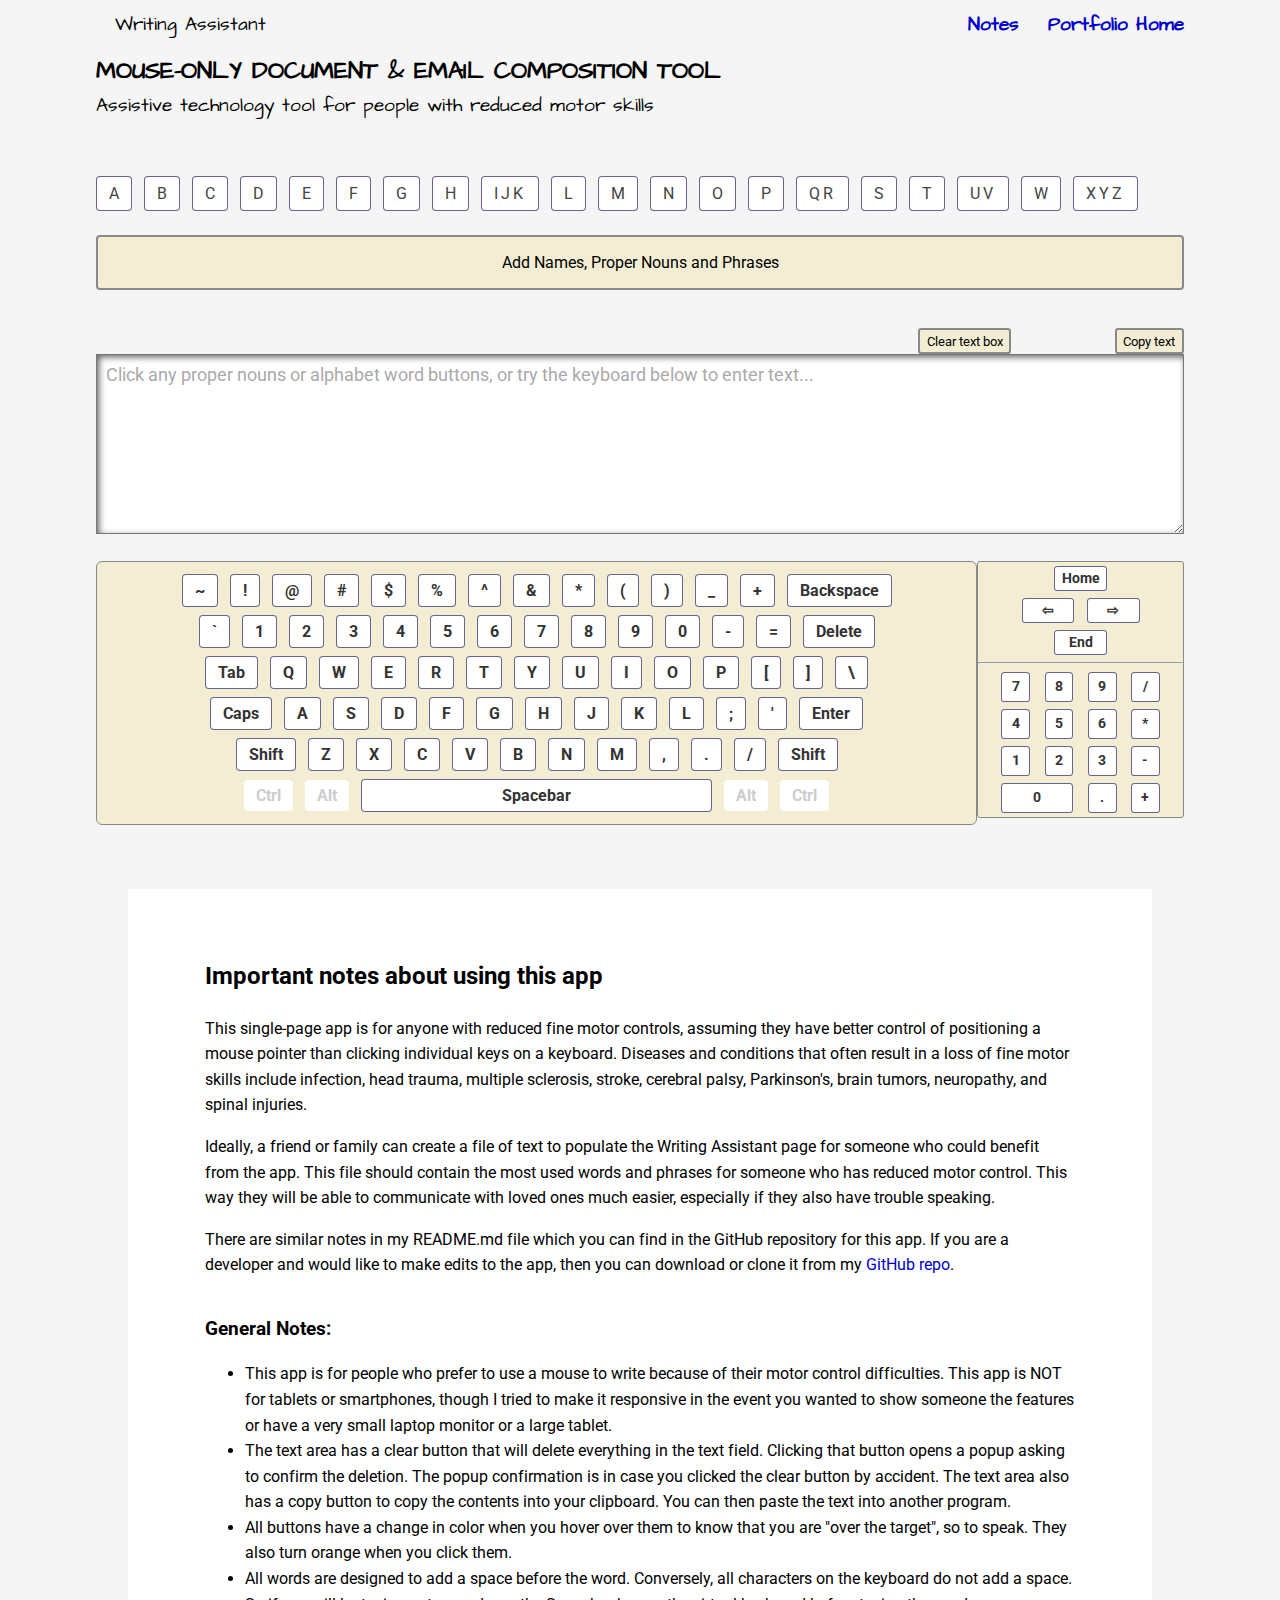
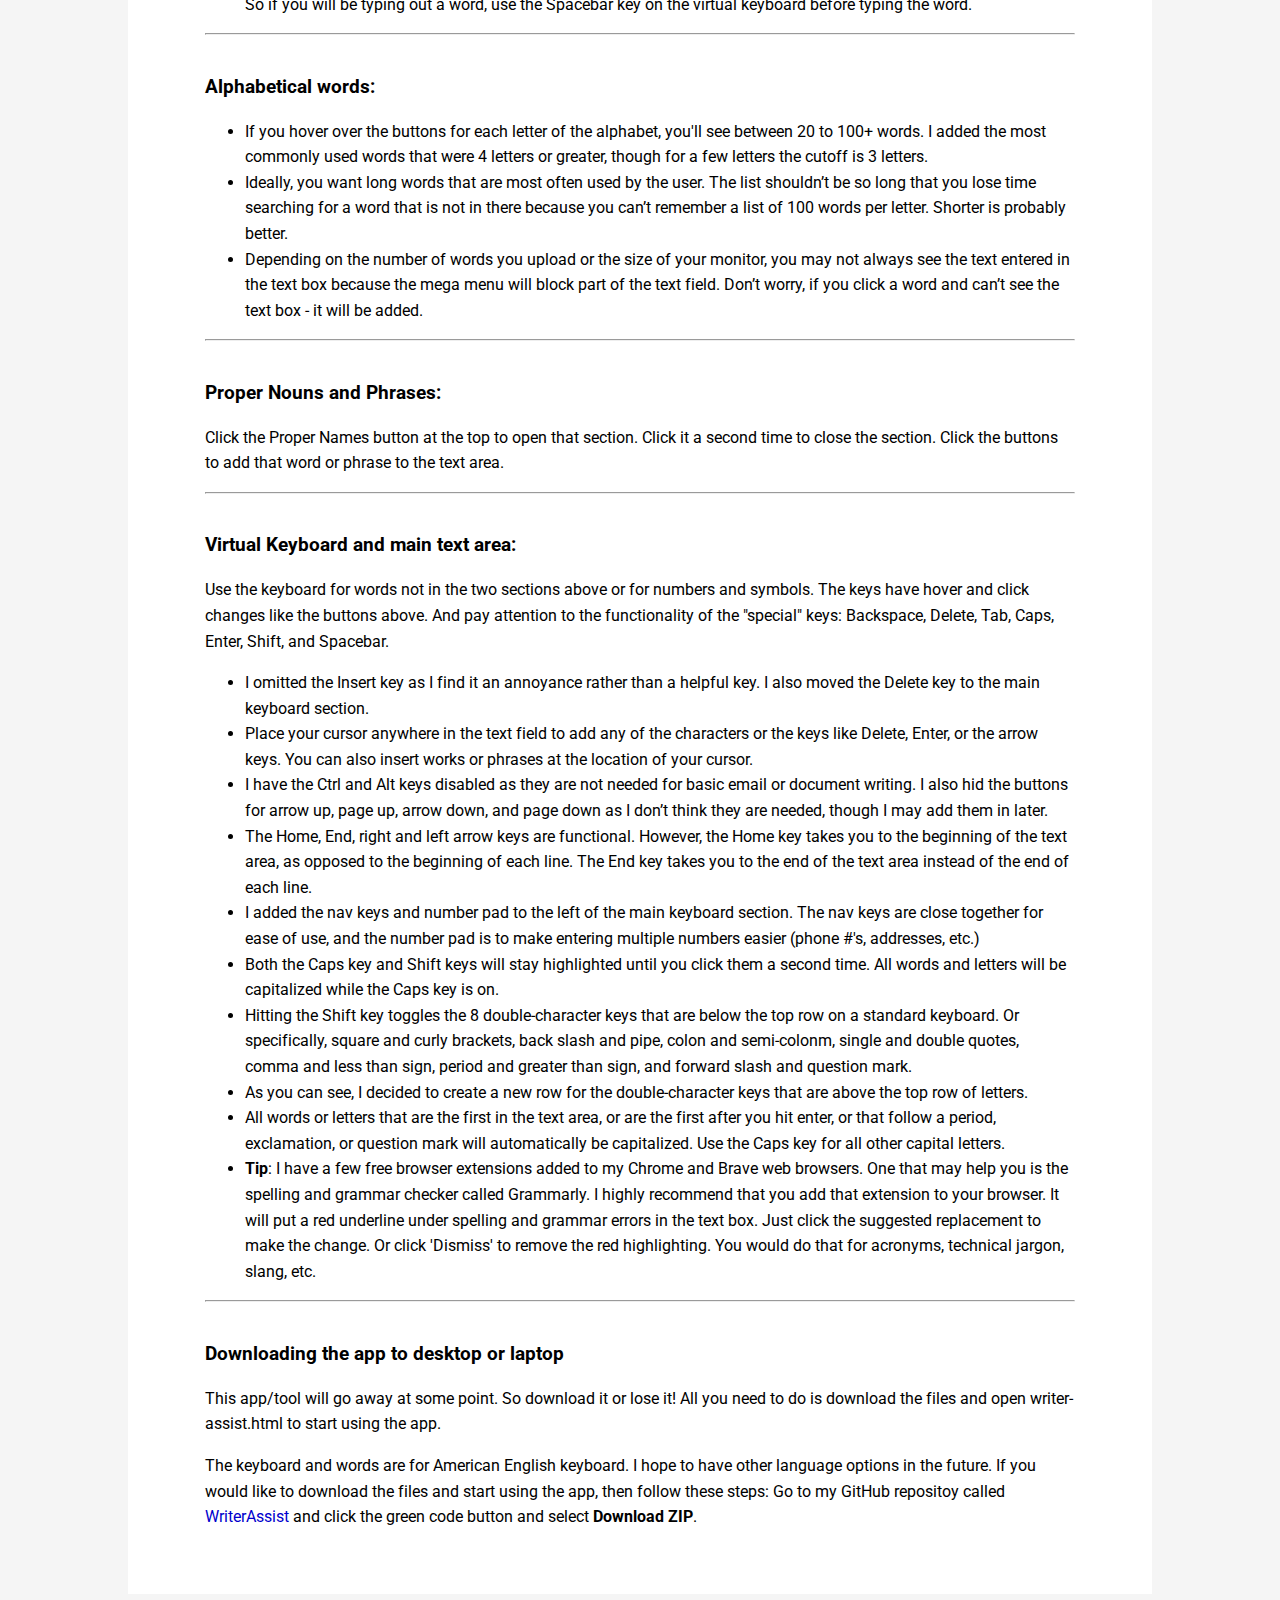
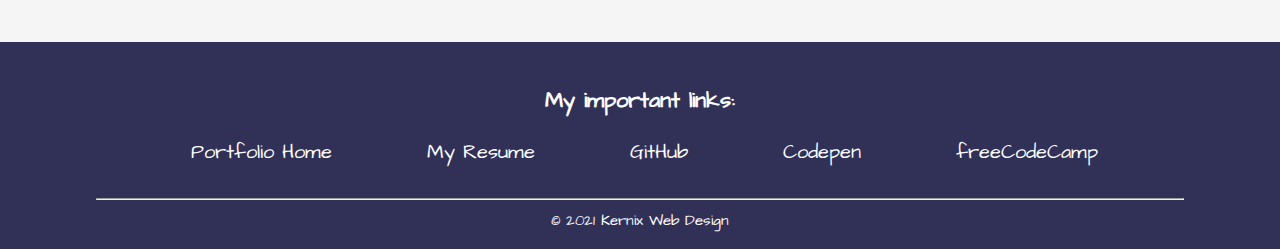
==== index.html @ 35f56cdd "typo" ====
<!DOCTYPE html>
<html lang="en">

<head>
  <meta charset="UTF-8" />
  <meta http-equiv="X-UA-Compatible" content="IE=edge" />
  <meta name="viewport" content="width=device-width, initial-scale=1.0" />
  <link rel="stylesheet" href="https://cdnjs.cloudflare.com/ajax/libs/font-awesome/5.11.2/css/all.min.css"
    integrity="sha256-+N4/V/SbAFiW1MPBCXnfnP9QSN3+Keu+NlB+0ev/YKQ=" crossorigin="anonymous" />
  <!-- change file names to writerassist.css and writerassist.js -->
  <link rel="stylesheet" href="css/style.css" />
  <title>Writer Assist</title>
</head>

<body>
  <header class="header">
    <nav class="primary-nav">
      <div class="logo">
        <span>Writing Assistant</span>
      </div>
      <ul role="list" class="nav-list">
        <li class="nav-item"><a href="#notes" class="nav-link">Notes</a></li>
        <li class="nav-item"><a href="https://courageous-cuchufli-816711.netlify.app/" target="_blank"
            class="nav-link">Portfolio Home</a></li>
      </ul>
    </nav>
    <h1 class="header-title">Mouse-only document &amp; email composition tool</h1>
    <p>Assistive technology tool for people with reduced motor skills</p>
  </header>

  <main>
    <div class="container">
      <nav class="main-nav">
        <ul>
          <li>
            <a tabindex="-1">A</a>
            <div class="submenu">
              <ul id="lettera" class="top-words"></ul>
            </div>
          </li>
          <li>
            <a tabindex="-1">B</a>
            <div class="submenu">
              <ul id="letterb" class="top-words"></ul>
            </div>
          </li>
          <li>
            <a tabindex="-1">C</a>
            <div class="submenu">
              <ul id="letterc" class="top-words"></ul>
            </div>
          </li>
          <li>
            <a tabindex="-1">D</a>
            <div class="submenu">
              <ul id="letterd" class="top-words"></ul>
            </div>
          </li>
          <li>
            <a tabindex="-1">E</a>
            <div class="submenu">
              <ul id="lettere" class="top-words"></ul>
            </div>
          </li>
          <li>
            <a tabindex="-1">F</a>
            <div class="submenu">
              <ul id="letterf" class="top-words"></ul>
            </div>
          </li>
          <li>
            <a tabindex="-1">G</a>
            <div class="submenu">
              <ul id="letterg" class="top-words"></ul>
            </div>
          </li>
          <li>
            <a tabindex="-1">H</a>
            <div class="submenu">
              <ul id="letterh" class="top-words"></ul>
            </div>
          </li>
          <li>
            <a class="multi" tabindex="-1">IJK</a>
            <div class="submenu">
              <ul id="letteri" class="top-words"></ul>
              <ul id="letterj" class="top-words"></ul>
              <ul id="letterk" class="top-words"></ul>
            </div>
          </li>
          <li>
            <a tabindex="-1">L</a>
            <div class="submenu">
              <ul id="letterl" class="top-words"></ul>
            </div>
          </li>
          <li>
            <a tabindex="-1">M</a>
            <div class="submenu">
              <ul id="letterm" class="top-words"></ul>
            </div>
          </li>
          <li>
            <a tabindex="-1">N</a>
            <div class="submenu">
              <ul id="lettern" class="top-words"></ul>
            </div>
          </li>
          <li>
            <a tabindex="-1">O</a>
            <div class="submenu">
              <ul id="lettero" class="top-words"></ul>
            </div>
          </li>
          <li>
            <a tabindex="-1">P</a>
            <div class="submenu">
              <ul id="letterp" class="top-words"></ul>
            </div>
          </li>
          <li>
            <a class="multi" tabindex="-1">QR</a>
            <div class="submenu">
              <ul id="letterq" class="top-words"></ul>
              <ul id="letterr" class="top-words"></ul>
            </div>
          </li>
          <li>
            <a tabindex="-1">S</a>
            <div class="submenu">
              <ul id="letters" class="top-words"></ul>
            </div>
          </li>
          <li>
            <a tabindex="-1">T</a>
            <div class="submenu">
              <ul id="lettert" class="top-words"></ul>
            </div>
          </li>
          <li>
            <a class="multi" tabindex="-1">UV</a>
            <div class="submenu">
              <ul id="letteru" class="top-words"></ul>
              <ul id="letterv" class="top-words"></ul>
            </div>
          </li>
          <li>
            <a tabindex="-1">W</a>
            <div class="submenu">
              <ul id="letterw" class="top-words"></ul>
            </div>
          </li>
          <li>
            <a class="multi" tabindex="-1">XYZ</a>
            <div class="submenu">
              <ul id="letterx" class="top-words"></ul>
              <ul id="lettery" class="top-words"></ul>
              <ul id="letterz" class="top-words"></ul>
            </div>
          </li>
        </ul>
      </nav>

      <button id="accordian" class="accordian" title="Click to open and close">Add Names, Proper Nouns and
        Phrases</button>
      <div id="panel" class="panel panel-inactive">
        <section class="alphabet">
          <div id="special-words" class="box special-items"></div>
        </section>
      </div>
    </div>

    <section class="main-section">
      <!-- Clear textfield Modal -->
      <div class="modal-container" id="modal">
        <div class="modal">
          <button class="close-btn" id="close">
            <i class="fa fa-times"></i>
          </button>
          <div class="modal-header">
            <h3>Delete text</h3>
          </div>
          <div class="modal-content">
            <p>Are you sure that you want to clear the text field?</p>
            <form class="modal-form">
              <button id="clearText" type="button" class="submit-btn yes-btn">Yes, delete the field.</button>
            </form>
          </div>
        </div>
      </div>
      <!-- end modal -->

      <button id="open" class="clear-btn">Clear text box</button>
      <button id="copy" class="copy-btn" value="copy-text" title="Does not work in IE">Copy text</button>
      <textarea name="text-box" id="text-box" class="text-box"
        placeholder="Click any proper nouns or alphabet word buttons, or try the keyboard below to enter text..."></textarea>

      <div class="two-col">
        <div id="keyboard" class="keybrd-box">
          <div class="keybrd-row top-items">
            <button class="nonAlpha tilde" tabindex="-1">~</button>
            <button class="nonAlpha exclamation" tabindex="-1">!</button>
            <button class="nonAlpha atsymbol" tabindex="-1">@</button>
            <button class="nonAlpha pound" tabindex="-1">#</button>
            <button class="nonAlpha dollar" value="$" tabindex="-1">$</button>
            <button class="nonAlpha percent" value="%" tabindex="-1">%</button>
            <button class="nonAlpha caret" value="^" tabindex="-1">^</button>
            <button id="amp" class="nonAlpha ampersand" value="&amp;" tabindex="-1">&#38;</button>
            <button class="nonAlpha asterisk" tabindex="-1">*</button>
            <button class="nonAlpha rtparen" tabindex="-1">(</button>
            <button class="nonAlpha leftparen" tabindex="-1">)</button>
            <button class="nonAlpha underscore" tabindex="-1">_</button>
            <button class="nonAlpha plus" tabindex="-1">+</button>
            <button id="backspace" class="nonprint backspace" tabindex="-1">Backspace</button>
          </div>
          <div class="keybrd-row top-items">
            <button class="nonAlpha accent" tabindex="-1">`</button>
            <button class="nonAlpha one" tabindex="-1">1</button>
            <button class="nonAlpha two" tabindex="-1">2</button>
            <button class="nonAlpha three" tabindex="-1">3</button>
            <button class="nonAlpha four" tabindex="-1">4</button>
            <button class="nonAlpha five" tabindex="-1">5</button>
            <button class="nonAlpha six" tabindex="-1">6</button>
            <button class="nonAlpha seven" tabindex="-1">7</button>
            <button class="nonAlpha eight" tabindex="-1">8</button>
            <button class="nonAlpha nine" tabindex="-1">9</button>
            <button class="nonAlpha zero" tabindex="-1">0</button>
            <button class="nonAlpha dash" tabindex="-1">-</button>
            <button class="nonAlpha equal" tabindex="-1">=</button>
            <button id="delete" class="nonprint delete" tabindex="-1">Delete</button>
          </div>
          <div class="keybrd-row top-items">
            <button id="tab" class="nonprint tab" tabindex="-1">Tab</button>
            <button class="key keyq" value="q" tabindex="-1">Q</button>
            <button class="key keyw" value="w" tabindex="-1">W</button>
            <button class="key keye" value="e" tabindex="-1">E</button>
            <button class="key keyr" value="r" tabindex="-1">R</button>
            <button class="key keyt" value="t" tabindex="-1">T</button>
            <button class="key keyy" value="y" tabindex="-1">Y</button>
            <button class="key keyu" value="u" tabindex="-1">U</button>
            <button class="key keyi" value="i" tabindex="-1">I</button>
            <button class="key keyo" value="o" tabindex="-1">O</button>
            <button class="key keyp" value="p" tabindex="-1">P</button>
            <button id="rtsq" class="nonAlpha rtsq shiftItem" tabindex="-1">[</button>
            <button id="leftsq" class="nonAlpha leftsq shiftItem" tabindex="-1">]</button>
            <button id="backslash" class="nonAlpha backslash shiftItem" tabindex="-1">\</button>
          </div>
          <div class="keybrd-row top-items">
            <button id="caps" class="nonprint caps caps-off" tabindex="-1">Caps</button>
            <button class="key keya" value="a" tabindex="-1">A</button>
            <button class="key keys" value="s" tabindex="-1">S</button>
            <button class="key keyd" value="d" tabindex="-1">D</button>
            <button class="key keyf" value="f" tabindex="-1">F</button>
            <button class="key keyg" value="g" tabindex="-1">G</button>
            <button class="key keyh" value="h" tabindex="-1">H</button>
            <button class="key keyj" value="j" tabindex="-1">J</button>
            <button class="key keyk" value="k" tabindex="-1">K</button>
            <button class="key keyl" value="l" tabindex="-1">L</button>
            <button id="semicolon" class="nonAlpha shiftItem" tabindex="-1">;</button>
            <!-- <button class="nonAlpha colon" tabindex="-1">:</button> -->
            <button id="quotes" class="nonAlpha shiftItem" tabindex="-1">&#39;</button>
            <!-- <button class="nonAlpha quotes" tabindex="-1">&quot;</button> -->

            <button id="enter" class="enter nonprint" tabindex="-1">Enter</button>
          </div>
          <div class="keybrd-row top-items">
            <button id="shiftl" class="nonprint shiftL shift-off" tabindex="-1">Shift</button>
            <button class="key keyz" value="z" tabindex="-1">Z</button>
            <button class="key keyx" value="x" tabindex="-1">X</button>
            <button class="key keyc" value="c" tabindex="-1">C</button>
            <button class="key keyv" value="v" tabindex="-1">V</button>
            <button class="key keyb" value="b" tabindex="-1">B</button>
            <button class="key keyn" value="n" tabindex="-1">N</button>
            <button class="key keym" value="m" tabindex="-1">M</button>
            <button id="comma" class="nonAlpha shiftItem" tabindex="-1">,</button>
            <button id="periodpunc" class="nonAlpha shiftItem" tabindex="-1">.</button>
            <button id="forwardslash" class="nonAlpha shiftItem" tabindex="-1">/</button>
            <button id="shiftr" class="nonprint shiftR shift-off" tabindex="-1">Shift</button>
          </div>
          <div class="keybrd-row top-items">
            <button id="ctrlleft" class="nonprint ctrl secondary" tabindex="-1">Ctrl</button>
            <button class="nonprint alt secondary" tabindex="-1">Alt</button>
            <button id="spacebar" class="spacebar nonprint" tabindex="-1">Spacebar</button>
            <button class="nonprint alt secondary" tabindex="-1">Alt</button>
            <button id="ctrlright" class="nonprint ctrl secondary" tabindex="-1">Ctrl</button>
          </div>
        </div>
        <!-- nav keys -->
        <div class="keybrd-box2">
          <div class="keybrd-row top-items">
            <button id="homekey" class="home" value="home" tabindex="-1">Home</button>
            <!-- <button id="uparrow" class="up-arrow secondary" value="&uarr;" tabindex="-1">&#8679;</button> -->
            <!-- <button id="page-up" class="page-up secondary" value="page up" tabindex="-1">Pg &#8679;</button> -->
          </div>
          <div class="keybrd-row top-items">
            <button id="leftarrow" class="larr" value="&larr;" tabindex="-1">&#8678;</button>
            <span class="navBtn nothing" value=" " tabindex="-1">&nbsp; &nbsp;</span>
            <button id="rightarrow" class="rarr" value="&rarr;" tabindex="-1">&#8680;</button>
          </div>
          <div class="keybrd-row top-items">
            <button id="end" class="end" tabindex="-1">End</button>
            <!-- <button id="downarrow" class="down-arrow secondary" value="&darr;" tabindex="-1">&#8681;</button> -->
            <!-- <button id="page-down" class="page-down secondary" value="page down" tabindex="-1">Pg &#8681;</button> -->
          </div>
          <hr />
          <div class="keybrd-row top-items">
            <button class="numpad nonAlpha" tabindex="-1">7</button>
            <button class="numpad nonAlpha" tabindex="-1">8</button>
            <button class="numpad nonAlpha" tabindex="-1">9</button>
            <button class="numpad nonAlpha" tabindex="-1">/</button>
          </div>
          <div class="keybrd-row top-items">
            <button class="numpad nonAlpha" tabindex="-1">4</button>
            <button class="numpad nonAlpha" tabindex="-1">5</button>
            <button class="numpad nonAlpha" tabindex="-1">6</button>
            <button class="numpad nonAlpha" tabindex="-1">*</button>
          </div>
          <div class="keybrd-row top-items">
            <button class="numpad nonAlpha" tabindex="-1">1</button>
            <button class="numpad nonAlpha" tabindex="-1">2</button>
            <button class="numpad nonAlpha" tabindex="-1">3</button>
            <button class="numpad nonAlpha" tabindex="-1">-</button>
          </div>
          <div class="keybrd-row top-items">
            <button class="numpad nonAlpha zero2" tabindex="-1">0</button>
            <button class="numpad nonAlpha" tabindex="-1">.</button>
            <button class="numpad nonAlpha" tabindex="-1">+</button>
          </div>
        </div>
      </div>
    </section>
  </main>

  <div class="notes-container">
    <section id="notes" class="notes">
      <div class="container border technical">
        <h2>Important notes about using this app</h2>
        <p>This single-page app is for anyone with reduced fine motor controls, assuming they have better control of
          positioning a mouse pointer than clicking individual keys on a keyboard. Diseases and conditions that often
          result in a loss of fine motor skills include infection, head trauma, multiple sclerosis, stroke, cerebral
          palsy, Parkinson's, brain tumors, neuropathy, and spinal injuries.</p>
        <p>Ideally, a friend or family can create a file of text to populate the Writing Assistant page for someone who
          could benefit from the app. This file should contain the most used words and phrases for someone who has
          reduced motor control. This way they will be able to communicate with loved ones much easier, especially if
          they also have trouble speaking.</p>
        <p>There are similar notes in my README.md file which you can find in the GitHub repository for this app. If you
          are a developer and would like to make edits to the app, then you can download or clone it from my <a
            href="https://github.com/Kernix13/WriterAssist" target="_blank">GitHub repo</a>.</p>

        <h3>General Notes:</h3>
        <ul>
          <li>This app is for people who prefer to use a mouse to write because of their motor control difficulties.
            This app is NOT for tablets or smartphones, though I tried to make it responsive in the event you wanted to
            show someone the features or have a very small laptop monitor or a large tablet.</li>
          <li>The text area has a clear button that will delete everything in the text field. Clicking that button opens
            a popup asking to confirm the deletion. The popup confirmation is in case you clicked the clear button by
            accident. The text area also has a copy button to copy the contents into your clipboard. You can then paste
            the text into another program.</li>
          <li>All buttons have a change in color when you hover over them to know that you are "over the target", so to
            speak. They also turn orange when you click them.</li>
          <li>All words are designed to add a space before the word. Conversely, all characters on the keyboard do not
            add a space. So if you will be typing out a word, use the Spacebar key on the virtual keyboard before typing
            the word.</li>
        </ul>
        <hr />

        <h3>Alphabetical words:</h3>
        <ul>
          <li>If you hover over the buttons for each letter of the alphabet, you'll see between 20 to 100+ words. I
            added the most commonly used words that were 4 letters or greater, though for a few letters the cutoff is 3
            letters.</li>
          <li>Ideally, you want long words that are most often used by the user. The list shouldn’t be so long that you
            lose time searching for a word that is not in there because you can’t remember a list of 100 words per
            letter. Shorter is probably better.</li>
          <li>Depending on the number of words you upload or the size of your monitor, you may not always see the text
            entered in the text box because the mega menu will block part of the text field. Don’t worry, if you click a
            word and can’t see the text box - it will be added.</li>
        </ul>
        <hr />

        <h3>Proper Nouns and Phrases:</h3>
        <p>Click the Proper Names button at the top to open that section. Click it a second time to close the section.
          Click the buttons to add that word or phrase to the text area.</p>
        <hr />

        <h3>Virtual Keyboard and main text area:</h3>
        <p>Use the keyboard for words not in the two sections above or for numbers and symbols. The keys have hover and
          click changes like the buttons above. And pay attention to the functionality of the "special" keys: Backspace,
          Delete, Tab, Caps, Enter, Shift, and Spacebar.</p>
        <ul>
          <li>I omitted the Insert key as I find it an annoyance rather than a helpful key. I also moved the Delete key
            to the main keyboard section.</li>
          <li>Place your cursor anywhere in the text field to add any of the characters or the keys like Delete, Enter,
            or the arrow keys. You can also insert works or phrases at the location of your cursor.</li>
          <li>I have the Ctrl and Alt keys disabled as they are not needed for basic email or document writing. I also
            hid the buttons for arrow up, page up, arrow down, and page down as I don’t think they are needed, though I
            may add them in later.</li>
          <li>The Home, End, right and left arrow keys are functional. However, the Home key takes you to the beginning
            of the text area, as opposed to the beginning of each line. The End key takes you to the end of the text
            area instead of the end of each line.</li>
          <li>I added the nav keys and number pad to the left of the main keyboard section. The nav keys are close
            together for ease of use, and the number pad is to make entering multiple numbers easier (phone #'s,
            addresses, etc.)</li>
          <li>Both the Caps key and Shift keys will stay highlighted until you click them a second time. All words and
            letters will be capitalized while the Caps key is on.</li>
          <li>Hitting the Shift key toggles the 8 double-character keys that are below the top row on a standard
            keyboard. Or specifically, square and curly brackets, back slash and pipe, colon and semi-colonm, single and
            double quotes, comma and less than sign, period and greater than sign, and forward slash and question mark.
          </li>
          <li>As you can see, I decided to create a new row for the double-character keys that are above the top row of
            letters.</li>
          <li>All words or letters that are the first in the text area, or are the first after you hit enter, or that
            follow a period, exclamation, or question mark will automatically be capitalized. Use the Caps key for all
            other capital letters.</li>
          <li><strong>Tip</strong>: I have a few free browser extensions added to my Chrome and Brave web browsers. One
            that may help you is the spelling and grammar checker called Grammarly. I highly recommend that you add that
            extension to your browser. It will put a red underline under spelling and grammar errors in the text box.
            Just click the suggested replacement to make the change. Or click 'Dismiss' to remove the red highlighting.
            You would do that for acronyms, technical jargon, slang, etc.</li>
        </ul>
        <hr />

        <h3>Downloading the app to desktop or laptop</h3>
        <p>This app/tool will go away at some point. So download it or lose it! All you need to do is download the files
          and open writer-assist.html to start using the app.</p>
        <p>The keyboard and words are for American English keyboard. I hope to have other language options in the
          future. If you would like to download the files and start using the app, then follow these steps: Go to my
          GitHub repositoy called <a href="https://github.com/Kernix13/WriterAssist" target="_blank">WriterAssist</a>
          and click the green code button and select <strong>Download ZIP</strong>.</p>
        <!-- <ol class="download-notes">
          <li>Go to my GitHub repositoy called <a href="https://github.com/Kernix13/WriterAssist"
              target="_blank">WriterAssist</a>.</li>
          <li>Click the Green code button and select <strong>Download ZIP</strong>.</li>
          <img src="https://kernixwebdesign.com/images/dl-code2.PNG" alt="screenshot of the download button">
          <li>Go to your downloads folder, select the zip file, right-click and choose <strong>Extract All...</strong>
          </li>
          <img src="https://kernixwebdesign.com/images/extract.PNG" alt="right-click view to extracl all">
          <li>Click the Extract button on the popup that appears. This will create a folder in your downloads folder
            with a name like WriterAssist-master</li>
          <img src="https://kernixwebdesign.com/images/extract2.PNG" alt="extract popup options">
          <li>Go into that folder and copy or move the folder inside of that (same name) to a folder such as Documents.
            Then delete both the
            folder and zip file from your downloads folder since you don't need them anymore</li>
          <img src="https://kernixwebdesign.com/images/copy-to.PNG" alt="the copy to dialog popup">
          <li>Finally, go into the folder you just copied or moved and launch the file named writer-assist.html. You can
            also delete all of the PNG files since they are just used in this README file.</li>
          <img src="https://kernixwebdesign.com/images/open.PNG" alt="file to open">
        </ol> -->
      </div>
    </section>
  </div>

  <footer class="primary-footer">
    <div class="footer-container">
      <h3>My important links:</h3>
      <div class="footer-box">
        <ul class="footer-nav">
          <li><a href="https://courageous-cuchufli-816711.netlify.app/" target="_blank">Portfolio Home</a></li>
          <!-- <li><a href="https://kernixwebdesign.com/" target="_blank">My Website</a></li> -->
          <li><a href="https://github.com/Kernix13/Kernix13/blob/main/resume.pdf" target="_blank">My Resume</a></li>
          <li><a href="https://github.com/Kernix13" target="_blank">GitHub</a></li>
          <!-- <li><a href="#">Figma</a></li> -->
          <li><a href="https://codepen.io/jim-kernicky/pens/public" target="_blank">Codepen</a></li>
          <li><a href="https://www.freecodecamp.org/fccb4a9d0f6-135f-4a94-97f5-795068269ca7"
              target="_blank">freeCodeCamp</a></li>
        </ul>
      </div>
      <hr />
      <p class="copyright">&copy; 2021 Kernix Web Design</p>
    </div>
  </footer>

  <script src="js/content.js"></script>
  <script src="js/alpha.js"></script>
  <script src="js/proper.js"></script>
  <script src="js/main.js"></script>
</body>

</html>
---- css/style.css ----
@import url("https://fonts.googleapis.com/css2?family=Architects+Daughter&family=Roboto&display=swap");

*,
*::before,
*::after {
  box-sizing: border-box;
}

:root {
  --modal-duration: 1000ms;
}

html {
  scroll-behavior: smooth;
}

body {
  background-color: #f5f5f5;
  color: #000;
  font-size: 1rem;
  font-family: "Roboto", sans-serif;
  text-rendering: optimizeSpeed;
  line-height: 1.6;
  margin: 0;
  padding: 0;
}

header,
footer {
  font-family: "Architects Daughter", cursive;
  font-size: 120%;
}
button {
  font-family: "Roboto", sans-serif;
}

h4 {
  margin: 0;
}

a,
a:visited {
  text-decoration: none;
  color: #0000cd;
}

a:hover,
a:focus {
  text-decoration: underline;
}

.download-notes li {
  padding: 0.375em 0;
}

.download-notes img {
  display: block;
  margin: 0.75em 0;
  padding: 0;
  border: 1px solid #888;
}

.highlight-text {
  font-weight: 600;
  font-style: italic;
  color: rgb(75, 71, 141);
  font-family: "Architects Daughter", cursive;
  font-size: 1.25rem;
}
.highlight2 {
  font-weight: 600;
  font-style: italic;
  text-decoration: underline;
  color: rgb(75, 72, 136);
}

.header,
.container,
.footer-container {
  width: 85%;
  max-width: 1100px;
}

.notes-container {
  width: 80%;
  max-width: 1100px;
  margin: 0 auto 3em;
}

.header {
  padding: 0.5em 0;
}

// had to give the h1 a class because user agent stylesheet removed my styles
.header-title,
.header p {
  text-align: center;
}
.header-title {
  text-transform: uppercase;
  font-size: 1.5rem;
  margin: 0;
  padding: 0.5em 0 0;
}

.header p {
  margin: 0;
  padding-bottom: 1.5em;
}

nav,
.logo {
  display: flex;
  justify-content: space-between;
  align-items: center;
}

.photo {
  display: block;
  width: 3.75em;
  height: auto;
  /* background-color: rgba(196, 134, 247, 0.486); */
}

.logo span {
  padding-left: 1em;
}

.nav-list {
  display: flex;
  justify-content: flex-end;
  /* from Kev Powell, the below is normal for a nav ul or maybe just ul */
  margin: 0;
  padding: 0;
  list-style: none;
}

.nav-link {
  font-weight: 600;
  transition: color 250ms ease-out;
}

.nav-link:hover,
.nav-list.active {
  text-decoration: none;
  color: rgb(170, 144, 1);
}

.nav-item + .nav-item {
  margin-left: 1.5em;
}
/* ----------HEADER ABOVE--------------------- */
main,
section,
.box,
.header,
.keybrd-row,
.alphabet,
.footer-container,
.container {
  margin: 0 auto;
}

/* .box {
  background-color: #000;
  display: block;
  padding: 4.5em;
  border: 1px solid #ff0000;
} */

.alphabet {
  background-color: rgba(0, 0, 0, 0.247);
  display: block;
  padding: 1.5em;
}
.top-items,
.keybrd-row {
  list-style: none;
  padding: 0;
}

.keybrd-box2 > .top-items button,
.keybrd-box2 > .keybrd-row button {
  margin: 0.125em;
  padding: 0.25em 0.5em;
}

.keybrd-box2 > .top-items {
  display: flex;
  justify-content: center;
}

.keybrd-box2 > .top-items > button {
  width: 3.75em;
  margin: 0.25em 0.25em;
  font-size: 0.875rem;
}

.keybrd-box2 > .top-items > .numpad {
  width: 2em;
  font-size: 0.9rem;
  margin: 0.25em 0.5em;
  padding: 0.375em;
}

.keybrd-box2 > .top-items > .zero2 {
  width: 5em;
}

.top-items button,
.keybrd-row button,
.special-items button {
  display: inline-block;

  margin: 0.25em;
  padding: 0.375em 0.75em;
  color: #333;
  background-color: #fff;
  border: 1px solid rgba(7, 7, 87, 0.618);
  border-radius: 0.25em;
  transition: box-shadow 250ms ease-in-out;
}
.top-items button,
.keybrd-row button {
  font-size: 1rem;
}

.special-items button {
  font-size: 0.9375rem;
}

.top-items > .secondary {
  border: none;
  color: #ccc;
  background-color: #fff;
}
.top-items > .secondary:hover {
  cursor: unset;
  color: #ccc;
  background-color: #fff;
  box-shadow: none;
}
.top-items > .secondary:active {
  color: #ccc;
  background-color: #fff;
  box-shadow: none;
  transform: translateY(0);
}

.top-items button:hover,
.keybrd-row button:hover,
.special-items button:hover {
  cursor: pointer;
  color: #000;
  background-color: #ddd;
  box-shadow: 0.125em 0.125em 0.25em rgba(7, 7, 87, 0.95);
}

.keybrd-row .caps-on,
.keybrd-row .caps-on:hover,
.keybrd-row .shift-on,
.keybrd-row .shift-on:hover {
  background-color: orange;
  box-shadow: 0 5px gray;
  /* transform: translateY(2px); */
}

.top-items button:active,
.keybrd-row button:active,
.special-items button:active {
  background-color: orange;
  box-shadow: 0 5px gray;
  transform: translateY(2px);
}

/* text area and copy */
.main-section {
  margin-top: 4em;
  position: relative;
}

.text-box {
  display: block;
  width: 85%;
  height: 10em;
  font-family: "Roboto", sans-serif;
  margin: 2.5em auto 1.5em;
  background-color: #fff;
  font-size: 1.125rem;
  color: #222;
  overflow: auto;
  padding: 0.5em;
  box-shadow: inset 0.125em 0.125em 0.375em #666;
  /* outline: 1px solid blue; */
}

.text-box:focus {
  outline: 1px solid green;
  box-shadow: inset 0.125em 0.125em 0.375em #666;
}

.text-box:focus::placeholder {
  color: transparent;
}

.text-box::placeholder {
  color: #aaa;
}

.copy-btn,
.clear-btn {
  cursor: pointer;
  display: block;
  position: absolute;
  background-color: rgba(238, 223, 140, 0.322);
  color: #000;
  padding: 0.25em 0.5em;
  border: 2px solid #888;
  border-radius: 0.25em;
}

.copy-btn {
  top: -5.2%;
  right: 7.5%;
}

.clear-btn {
  top: -5.2%;
  right: 21%;
}

.copy-btn:hover,
.clear-btn:hover {
  background-color: rgba(246, 185, 17, 0.722);
}

.copy-btn:active,
.clear-btn:active {
  background-color: orange;
  color: #fff;
}

.two-col {
  width: 85%;
  display: flex;
  justify-content: center;
  align-items: flex-start;
  margin: 0 auto;
}

.keybrd-box,
.keybrd-box2 {
  border: 1px solid #888;
  background-color: rgba(238, 223, 140, 0.322);
  color: #fff;
  border-radius: 0.375em;
}

.keybrd-box {
  width: 81%;
  max-width: 1000px;
  margin: 0 auto 2em;
  padding: 0.5em 0;
}

.keybrd-box2 {
  width: 19%;
  height: max-content;
  font-size: 0.5rem;
  margin: 0 auto 0.5em;
  padding-bottom: 0.125em;
}

.keybrd-row {
  display: block;
  text-align: center;
}

.keybrd-row button {
  font-weight: bold;
}

.spacebar {
  width: 40%;
}

/* ==============================================
styling for the alphabet letters and their mega-menus
================================================ */

/* this is like the nav tag */
/* .alphabet {
  padding-bottom: 0.5em;
} */

/* alpha-nav is equivalent to the top-level li > a or just li items */
/* KP has display: inline-block only for positioning reasons, so that they are next to each other but I only have a single item in each and my parent container is display flex */
/* display: inline-block; */

.alpha-nav {
  margin-left: 0.5em;
  padding: 0.125em 0.5em;
  border: 1px dotted #999;
  text-align: center;
}

.alpha-nav a {
  display: block;
}
.alpha-nav a:hover {
  color: #fff;
}

.top-words {
  display: flex;
  flex-wrap: wrap;
  padding: 0;
}

.top-words button {
  display: inline-block;
  font-size: 1rem;
  margin: 0.25em;
  padding: 0.375em 0.75em;
  color: #333;
  background-color: #fff;
  border: 1px solid rgba(7, 7, 87, 0.618);
  border-radius: 0.25em;
  transition: box-shadow 250ms ease-in-out;
}

.top-words button:hover {
  cursor: pointer;
  color: #000;
  background-color: #eee;
  box-shadow: 0.125em 0.125em 0.25em rgba(7, 7, 87, 0.95);
}

.top-words button:active {
  background-color: orange;
  box-shadow: 0 5px gray;
  transform: translateY(2px);
}
/* -------end Alpha ----------- */

/* -------file upload ----------- */
.fileupload {
  display: block;
  width: 80%;
  margin: 0 auto;
  padding-top: 1em;
}
.userinputarea {
  display: block;
  margin: 2em auto;
}

input[type="file"] {
  color: rgb(161, 7, 7);
  font-family: "Courier New", Courier, monospace;
  font-size: 1rem;
  font-weight: bold;
}

.fileupload::file-selector-button {
  color: blue;
  font-size: 1rem;
  font-weight: bold;
  text-transform: uppercase;
  background-color: #fff;
  border: 1px solid #888;
  border-radius: 0.5em;
  padding: 0.5em 1em;
  margin-right: 0.5em;
  transition: background-color 300ms ease-out;
}

.fileupload::file-selector-button:hover {
  cursor: pointer;
  background-color: #ddd;
}

/* -------------notes and docs----------------------- */
.notes {
  background-color: #fff;
}

.border {
  padding: 3em 0;
}

.notes {
  margin-top: 2em;
}

.technical h3,
.technical h4 {
  margin-bottom: 0;
  padding: 1em 0 0;
}

/* -------------footer----------------------- */

footer {
  text-align: center;
  background-color: rgb(49, 49, 88);
  color: #fff;
  padding: 1em 0 0;
}

footer h3 {
  padding: 1em 0 0.75em;
  margin: 0;
  font-weight: 700;
}

.footer-box {
  padding-bottom: 1em;
}

.footer-nav {
  display: flex;
  justify-content: space-evenly;

  margin: 0;
  padding: 0;
  list-style: none;
}

.footer-nav li {
  padding-left: 0.5em;
  transition: transform 250ms ease-out;
}
.footer-nav li:hover {
  transform: translateY(-0.25em);
}
.footer-nav a {
  font-size: 1.25rem;
  color: white;
  transition: color 250ms ease-out;
}
.footer-nav a:hover {
  text-decoration: none;
  color: rgb(240, 213, 62);
}

.copyright {
  font-size: 0.95rem;
  margin: 0;
  padding-bottom: 1em;
}

/* ================================= */
.notes-docs {
  width: 85%;
  max-width: 1200px;
}

.main-nav {
  margin-bottom: 1em;
  padding: 1em 0 0;
}
.main-nav ul {
  display: flex;
  flex-wrap: wrap;
  width: 100%;
  margin: 0 auto;
  padding: 0;
  position: relative;
  text-align: center;
  list-style: none;
}

.main-nav li {
  display: inline-block;
  color: #333;
  background-color: #fff;
  border: 1px solid rgba(7, 7, 87, 0.618);
  border-radius: 0.25em;
  transition: box-shadow 250ms ease-out;
  margin: 0 0.75em 0.5em 0;
}

.main-nav li:hover {
  text-decoration: none;
  color: #000;
  background-color: #ddd;
  box-shadow: 0.125em -0.125em 0.25em rgba(7, 7, 87, 0.75);
}

.main-nav .multi {
  letter-spacing: 0.1875rem;
}

.main-nav a,
.main-nav button {
  color: #444;
  display: block;
  padding: 0.25em 0.75em;
}

.submenu {
  position: absolute;
  left: 0;
  background-color: rgba(0, 0, 0, 0.4);
  width: 100%;
  display: none;
  padding: 0.5em 0.25em 0;
  z-index: 9999;
}

/* consider removing href from all alpha letters or changing the a tag to button */
.main-nav li:hover a:hover {
  cursor: default;
}

.main-nav li:hover .submenu {
  display: block;
  cursor: default;
}

.submenu a:hover {
  cursor: pointer;
  text-decoration: none;
  color: #000;
  background-color: #eee;
  box-shadow: 0.125em 0.125em 0.25em rgba(7, 7, 87, 0.95);
}

.submenu li a:active {
  background-color: orange;
  box-shadow: 0 5px gray;
  transform: translateY(2px);
}

/* === accordian-like animation for proper nouns === */
.accordian {
  display: block;
  width: 100%;
  margin: 0 auto;
  text-align: center;
  cursor: pointer;
  border: none;
  text-align: center;
  outline: none;
  font-size: 1rem;
  /* margin-bottom: 0.5em; */
  padding: 1rem 0;
  background-color: rgba(238, 223, 140, 0.322);
  color: #000;
  border: 2px solid #888;
  transition: background-color 250ms linear;
  border-radius: 0.25em;
}

.accordian:hover {
  background-color: rgba(246, 190, 36, 0.445);
}

.panel-inactive {
  display: none;
  overflow: hidden;
  opacity: 0;
  background-color: #fff;
}

.panel-active {
  overflow: inherit;
  opacity: 1;
  animation: opac 1000ms forwards;
}

@keyframes opac {
  0% {
    opacity: 0;
  }
  100% {
    opacity: 1;
  }
}

/* modal styles */
.yes-btn {
  display: block;
  background-color: transparent;
  border: 0;
  border-radius: 5px;
  color: #000;
  cursor: pointer;
  padding: 1em 2em;
  border: 0.25em solid rgba(0, 128, 0, 0.75);
  width: 75%;
  margin: 2em auto 1em;
  transition: background-color 500ms ease;
}

.yes-btn:hover {
  background-color: rgb(200, 235, 213);
}

.modal-container {
  background-color: rgba(0, 0, 0, 0.6);
  display: none;
  position: fixed;
  top: 0;
  left: 0;
  right: 0;
  bottom: 0;
  z-index: 100;
}

.modal-container.show-modal {
  display: block;
}

.modal {
  background-color: #fff;
  box-shadow: 0 0 10px rgba(0, 0, 0, 0.3);
  position: absolute;
  overflow: hidden;
  top: 50%;
  left: 50%;
  transform: translate(-50%, -50%);
  max-width: 100%;
  width: 25em;
  animation-name: modalopen;
  animation-duration: var(--modal-duration);
}

.modal-header {
  background-color: #708090;
  color: #fff;
  padding: 15px;
}

.modal-header h3 {
  margin: 0;
}

.modal-content {
  padding: 20px;
}

.modal-form div {
  margin: 15px 0;
}

.modal-form label {
  display: block;
  margin-bottom: 5px;
}

.modal-form .form-input {
  padding: 8px;
  width: 100%;
}

.close-btn {
  background: transparent;
  cursor: pointer;
  border: 1px solid #fff;
  color: #fff;
  font-size: 25px;
  position: absolute;
  top: 0;
  right: 0;
}

@keyframes modalopen {
  from {
    opacity: 0;
  }

  to {
    opacity: 1;
  }
}

@media (max-width: 1058px) {
  .two-col {
    flex-direction: column;
  }
  .keybrd-box {
    width: 100%;
  }
  .keybrd-box2 {
    width: 22%;
    height: max-content;
    font-size: 0.5rem;
    margin: 0 auto 0.5em;
    padding: 0;
  }
}

@media (max-width: 1000px) {
  .top-items button,
  .keybrd-row button {
    font-size: 0.875rem;
  }
}

@media (max-width: 900px) {
  .top-items button,
  .keybrd-row button,
  .special-items button {
    margin: 0.25em;
    padding: 0.25em 0.5em;
  }
}

@media (max-width: 590px) {
  footer {
    font-size: 0.875rem;
  }

  .footer-nav a {
    font-size: 1rem;
  }
}
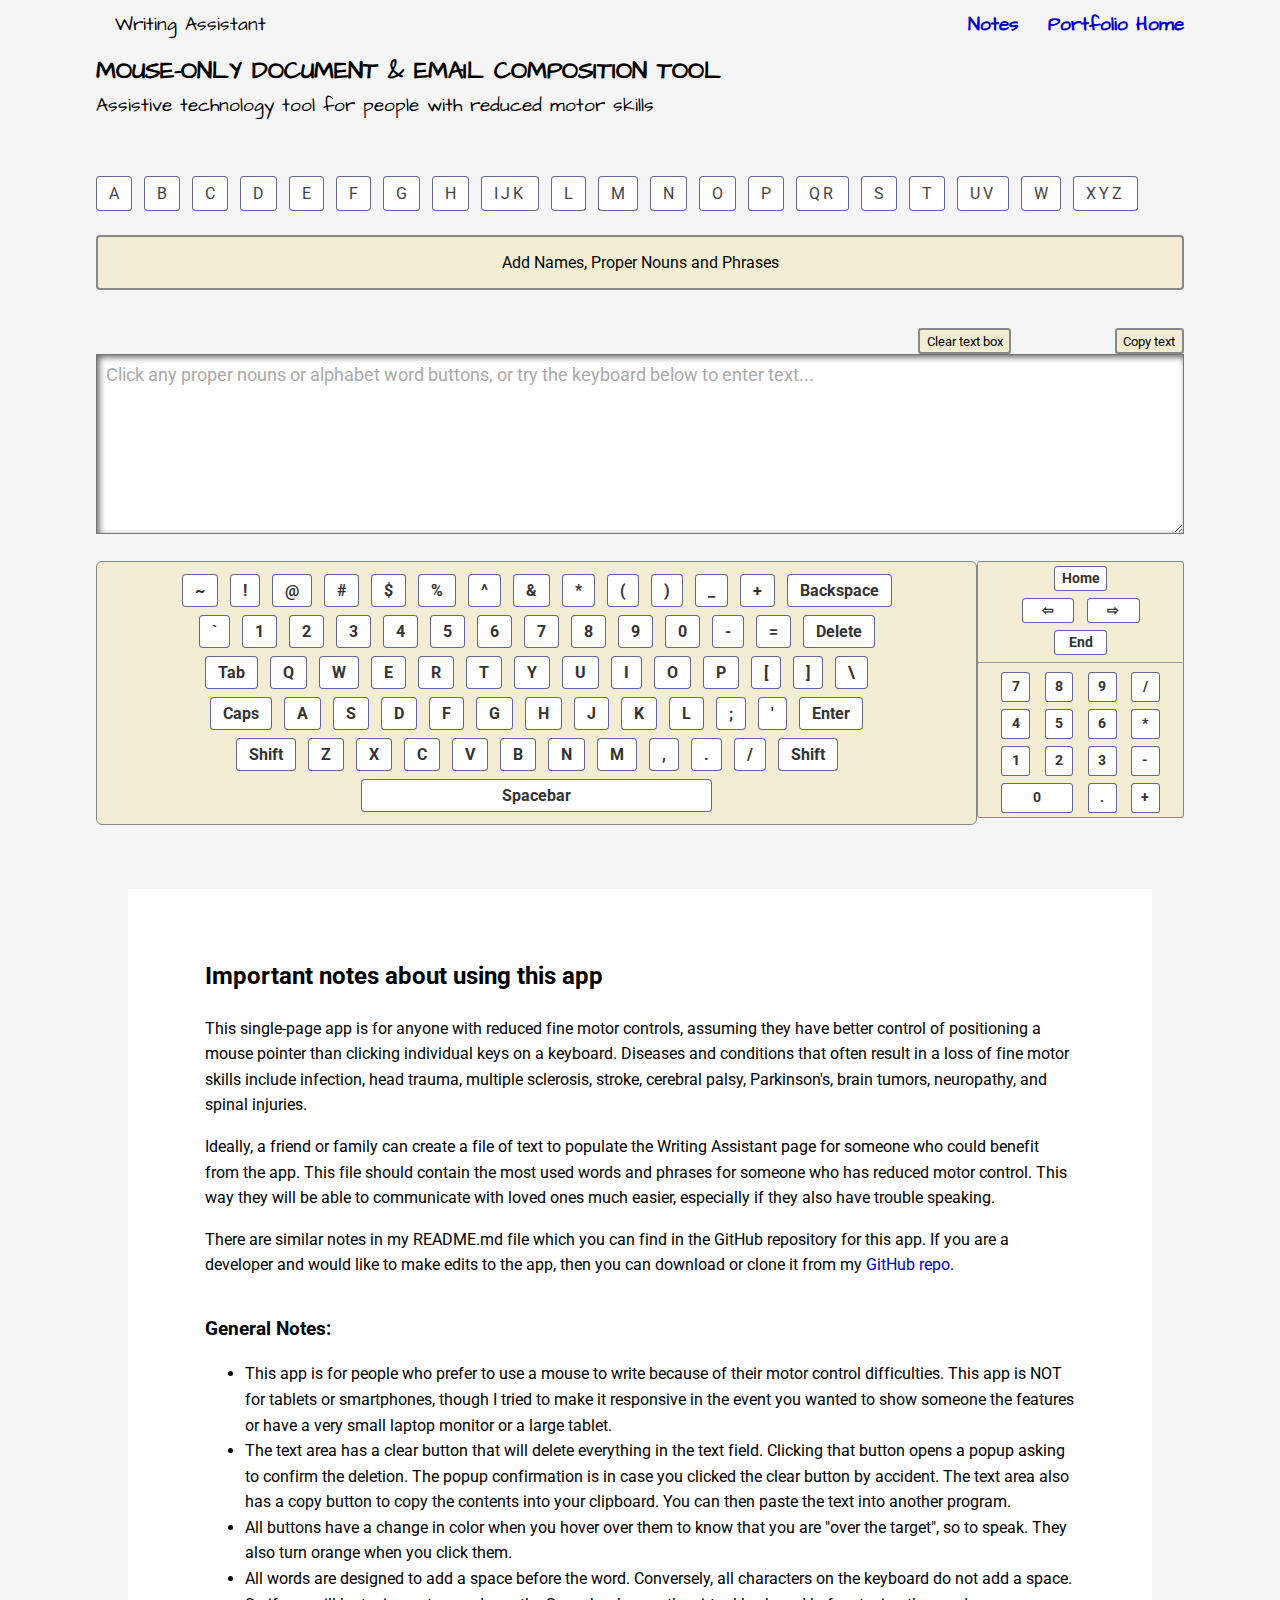
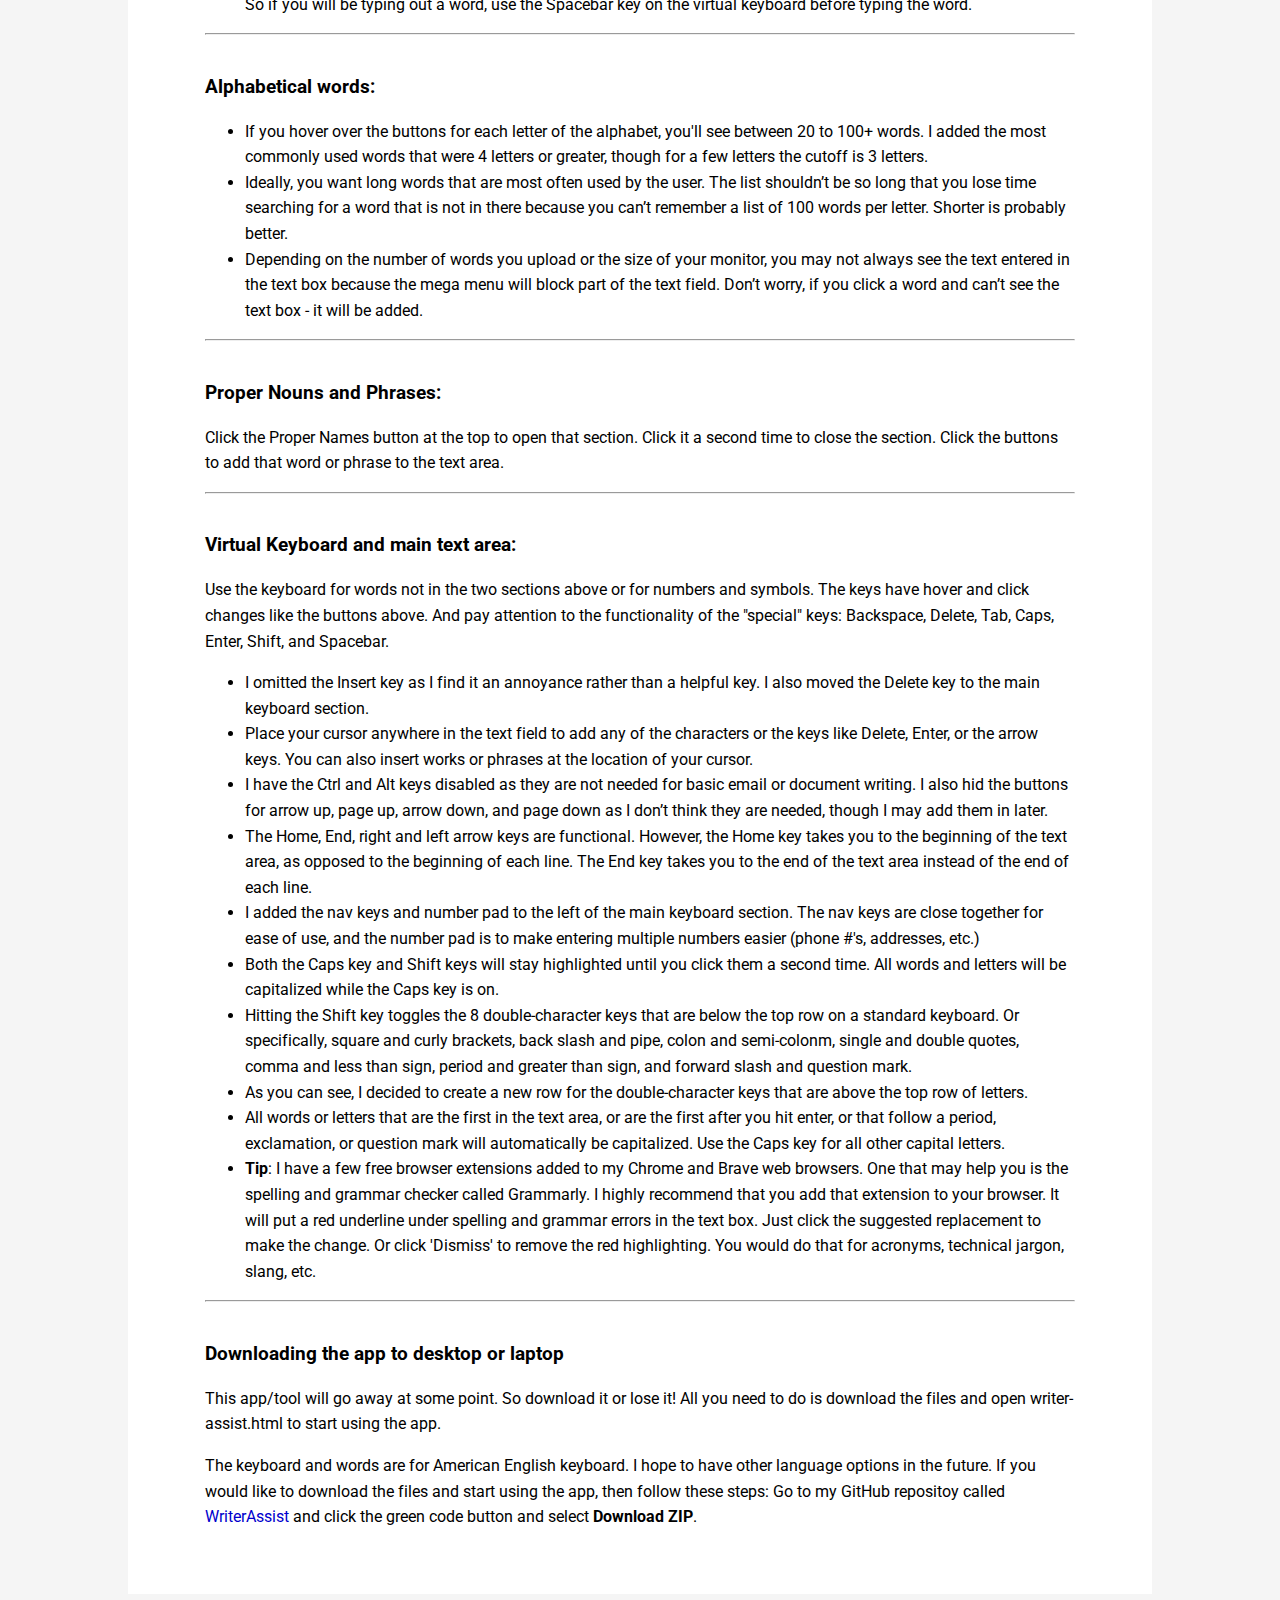
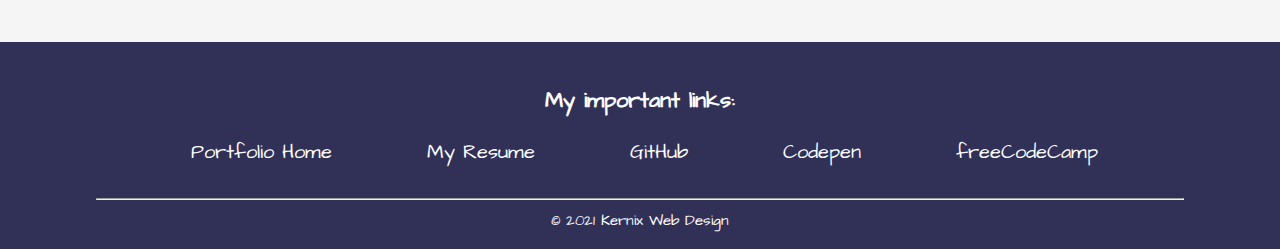
==== commit f2f95cc5: "fixing a11y issues" ====
--- a/index.html
+++ b/index.html
@@ -174,7 +174,7 @@
       <!-- Clear textfield Modal -->
       <div class="modal-container" id="modal">
         <div class="modal">
-          <button class="close-btn" id="close">
+          <button class="close-btn" id="close" aria-label="Close">
             <i class="fa fa-times"></i>
           </button>
           <div class="modal-header">
@@ -183,7 +183,7 @@
           <div class="modal-content">
             <p>Are you sure that you want to clear the text field?</p>
             <form class="modal-form">
-              <button id="clearText" type="button" class="submit-btn yes-btn">Yes, delete the field.</button>
+              <button aria-label="Delete text field contents" id="clearText" type="button" class="submit-btn yes-btn">Yes, delete the field.</button>
             </form>
           </div>
         </div>
@@ -192,7 +192,7 @@
 
       <button id="open" class="clear-btn">Clear text box</button>
       <button id="copy" class="copy-btn" value="copy-text" title="Does not work in IE">Copy text</button>
-      <textarea name="text-box" id="text-box" class="text-box"
+      <textarea aria-label="Text area" name="textbox" id="text-box" class="text-box"
         placeholder="Click any proper nouns or alphabet word buttons, or try the keyboard below to enter text..."></textarea>
 
       <div class="two-col">
@@ -278,11 +278,11 @@
             <button id="shiftr" class="nonprint shiftR shift-off" tabindex="-1">Shift</button>
           </div>
           <div class="keybrd-row top-items">
-            <button id="ctrlleft" class="nonprint ctrl secondary" tabindex="-1">Ctrl</button>
-            <button class="nonprint alt secondary" tabindex="-1">Alt</button>
+            <!-- <button id="ctrlleft" class="nonprint ctrl secondary" tabindex="-1">Ctrl</button> -->
+            <!-- <button class="nonprint alt secondary" tabindex="-1">Alt</button> -->
             <button id="spacebar" class="spacebar nonprint" tabindex="-1">Spacebar</button>
-            <button class="nonprint alt secondary" tabindex="-1">Alt</button>
-            <button id="ctrlright" class="nonprint ctrl secondary" tabindex="-1">Ctrl</button>
+            <!-- <button class="nonprint alt secondary" tabindex="-1">Alt</button> -->
+            <!-- <button id="ctrlright" class="nonprint ctrl secondary" tabindex="-1">Ctrl</button> -->
           </div>
         </div>
         <!-- nav keys -->
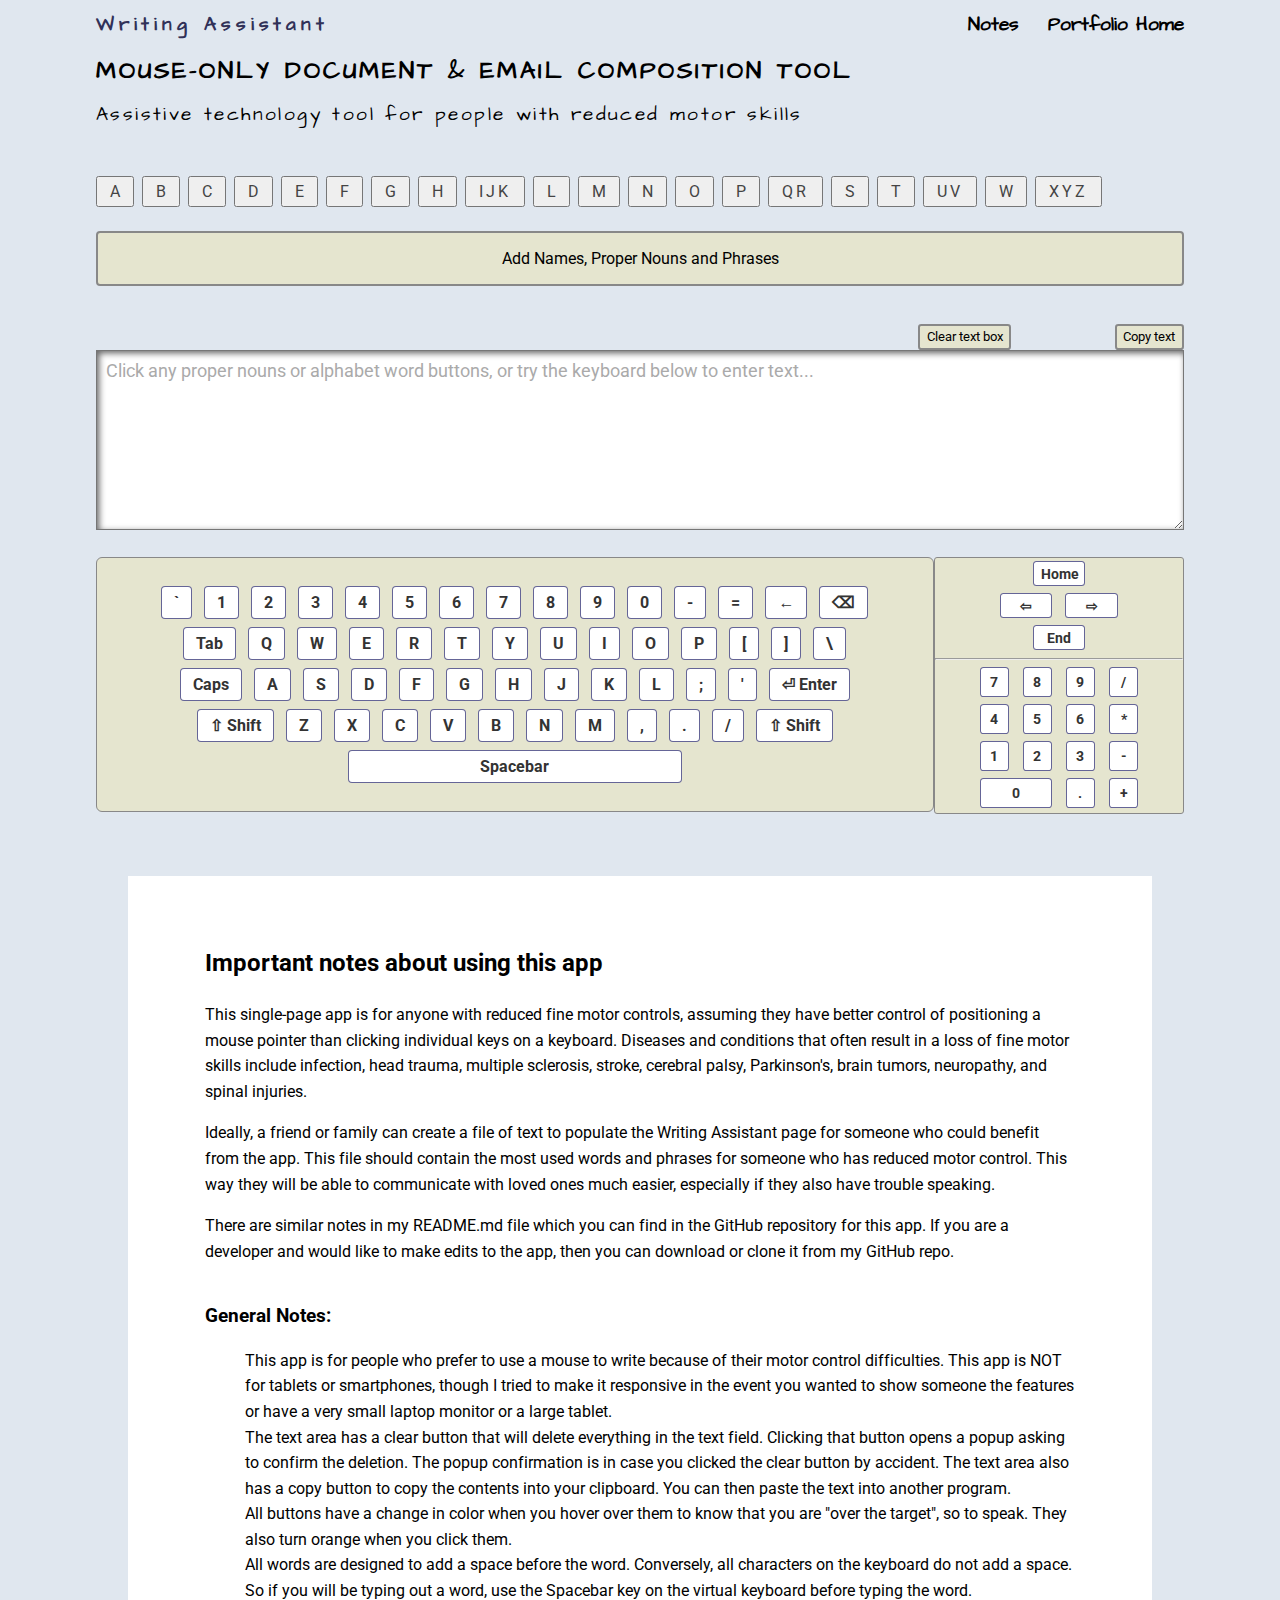
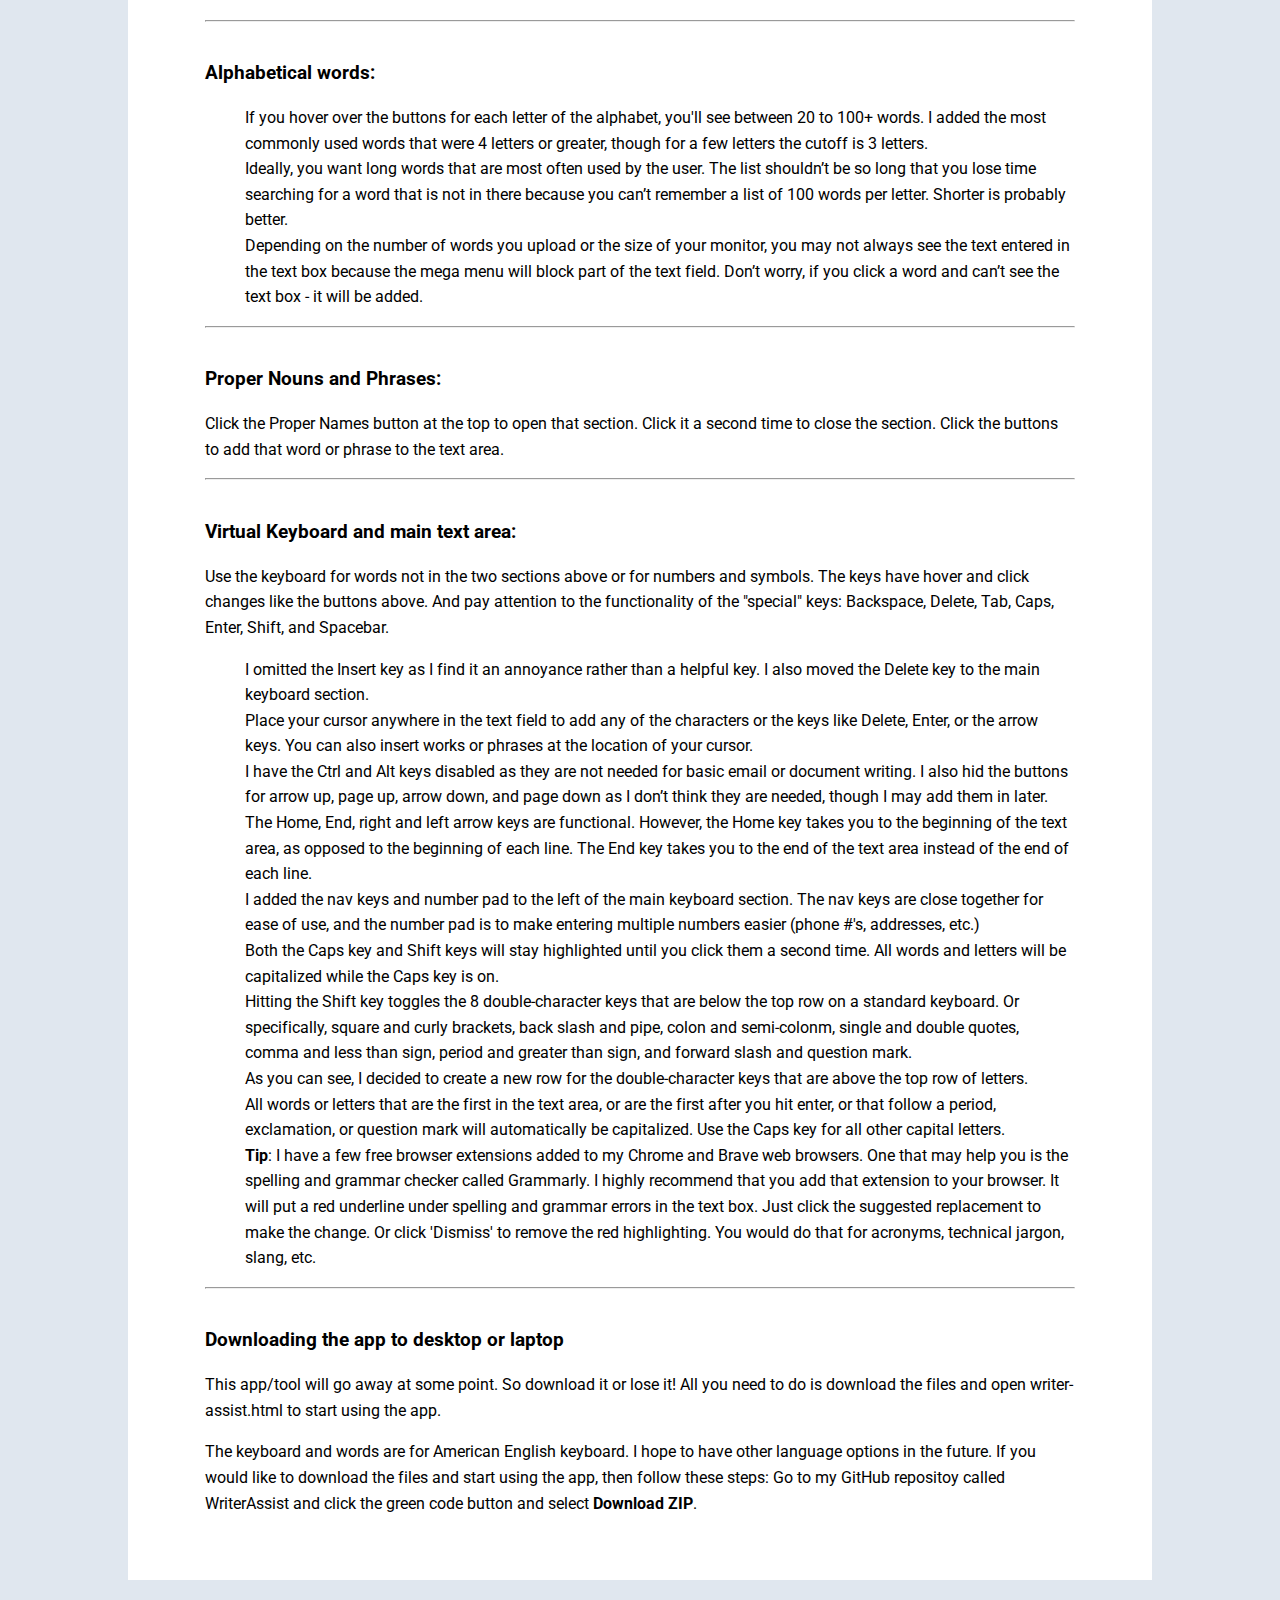
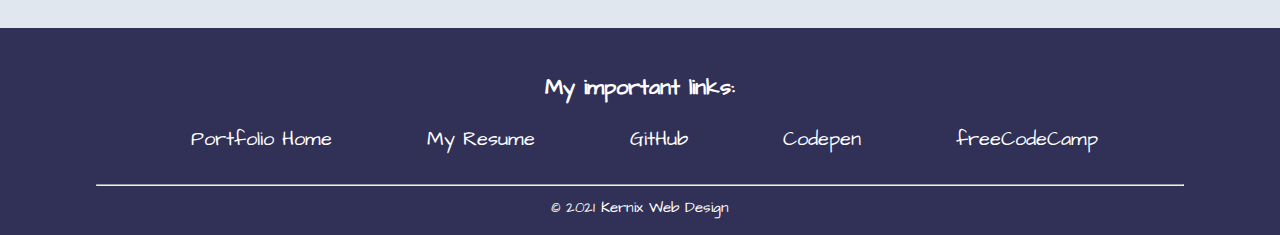
==== commit 6bdec591: "Refactor b4 TypeScript conversion" ====
--- a/index.html
+++ b/index.html
@@ -8,7 +8,7 @@
   <link rel="stylesheet" href="https://cdnjs.cloudflare.com/ajax/libs/font-awesome/5.11.2/css/all.min.css"
     integrity="sha256-+N4/V/SbAFiW1MPBCXnfnP9QSN3+Keu+NlB+0ev/YKQ=" crossorigin="anonymous" />
   <!-- change file names to writerassist.css and writerassist.js -->
-  <link rel="stylesheet" href="css/style.css" />
+  <link rel="stylesheet" href="./css/style.css" />
   <title>Writer Assist</title>
 </head>
 
@@ -33,55 +33,55 @@
       <nav class="main-nav">
         <ul>
           <li>
-            <a tabindex="-1">A</a>
+            <button tabindex="-1">A</button>
             <div class="submenu">
               <ul id="lettera" class="top-words"></ul>
             </div>
           </li>
           <li>
-            <a tabindex="-1">B</a>
+            <button tabindex="-1">B</button>
             <div class="submenu">
               <ul id="letterb" class="top-words"></ul>
             </div>
           </li>
           <li>
-            <a tabindex="-1">C</a>
+            <button tabindex="-1">C</button>
             <div class="submenu">
               <ul id="letterc" class="top-words"></ul>
             </div>
           </li>
           <li>
-            <a tabindex="-1">D</a>
+            <button tabindex="-1">D</button>
             <div class="submenu">
               <ul id="letterd" class="top-words"></ul>
             </div>
           </li>
           <li>
-            <a tabindex="-1">E</a>
+            <button tabindex="-1">E</button>
             <div class="submenu">
               <ul id="lettere" class="top-words"></ul>
             </div>
           </li>
           <li>
-            <a tabindex="-1">F</a>
+            <button tabindex="-1">F</button>
             <div class="submenu">
               <ul id="letterf" class="top-words"></ul>
             </div>
           </li>
           <li>
-            <a tabindex="-1">G</a>
+            <button tabindex="-1">G</button>
             <div class="submenu">
               <ul id="letterg" class="top-words"></ul>
             </div>
           </li>
           <li>
-            <a tabindex="-1">H</a>
+            <button tabindex="-1">H</button>
             <div class="submenu">
               <ul id="letterh" class="top-words"></ul>
             </div>
           </li>
           <li>
-            <a class="multi" tabindex="-1">IJK</a>
+            <button class="multi" tabindex="-1">IJK</button>
             <div class="submenu">
               <ul id="letteri" class="top-words"></ul>
               <ul id="letterj" class="top-words"></ul>
@@ -89,69 +89,69 @@
             </div>
           </li>
           <li>
-            <a tabindex="-1">L</a>
+            <button tabindex="-1">L</button>
             <div class="submenu">
               <ul id="letterl" class="top-words"></ul>
             </div>
           </li>
           <li>
-            <a tabindex="-1">M</a>
+            <button tabindex="-1">M</button>
             <div class="submenu">
               <ul id="letterm" class="top-words"></ul>
             </div>
           </li>
           <li>
-            <a tabindex="-1">N</a>
+            <button tabindex="-1">N</button>
             <div class="submenu">
               <ul id="lettern" class="top-words"></ul>
             </div>
           </li>
           <li>
-            <a tabindex="-1">O</a>
+            <button tabindex="-1">O</button>
             <div class="submenu">
               <ul id="lettero" class="top-words"></ul>
             </div>
           </li>
           <li>
-            <a tabindex="-1">P</a>
+            <button tabindex="-1">P</button>
             <div class="submenu">
               <ul id="letterp" class="top-words"></ul>
             </div>
           </li>
           <li>
-            <a class="multi" tabindex="-1">QR</a>
+            <button class="multi" tabindex="-1">QR</button>
             <div class="submenu">
               <ul id="letterq" class="top-words"></ul>
               <ul id="letterr" class="top-words"></ul>
             </div>
           </li>
           <li>
-            <a tabindex="-1">S</a>
+            <button tabindex="-1">S</button>
             <div class="submenu">
               <ul id="letters" class="top-words"></ul>
             </div>
           </li>
           <li>
-            <a tabindex="-1">T</a>
+            <button tabindex="-1">T</button>
             <div class="submenu">
               <ul id="lettert" class="top-words"></ul>
             </div>
           </li>
           <li>
-            <a class="multi" tabindex="-1">UV</a>
+            <button class="multi" tabindex="-1">UV</button>
             <div class="submenu">
               <ul id="letteru" class="top-words"></ul>
               <ul id="letterv" class="top-words"></ul>
             </div>
           </li>
           <li>
-            <a tabindex="-1">W</a>
+            <button tabindex="-1">W</button>
             <div class="submenu">
               <ul id="letterw" class="top-words"></ul>
             </div>
           </li>
           <li>
-            <a class="multi" tabindex="-1">XYZ</a>
+            <button class="multi" tabindex="-1">XYZ</button>
             <div class="submenu">
               <ul id="letterx" class="top-words"></ul>
               <ul id="lettery" class="top-words"></ul>
@@ -163,9 +163,9 @@
 
       <button id="accordian" class="accordian" title="Click to open and close">Add Names, Proper Nouns and
         Phrases</button>
-      <div id="panel" class="panel panel-inactive">
+      <div id="panel" class="panel inactive">
         <section class="alphabet">
-          <div id="special-words" class="box special-items"></div>
+          <ul id="special-words" class="box noun-words"></ul>
         </section>
       </div>
     </div>
@@ -183,7 +183,8 @@
           <div class="modal-content">
             <p>Are you sure that you want to clear the text field?</p>
             <form class="modal-form">
-              <button aria-label="Delete text field contents" id="clearText" type="button" class="submit-btn yes-btn">Yes, delete the field.</button>
+              <button aria-label="Delete text field contents" id="clearText" type="button"
+                class="submit-btn yes-btn">Yes, delete the field.</button>
             </form>
           </div>
         </div>
@@ -198,36 +199,23 @@
       <div class="two-col">
         <div id="keyboard" class="keybrd-box">
           <div class="keybrd-row top-items">
-            <button class="nonAlpha tilde" tabindex="-1">~</button>
-            <button class="nonAlpha exclamation" tabindex="-1">!</button>
-            <button class="nonAlpha atsymbol" tabindex="-1">@</button>
-            <button class="nonAlpha pound" tabindex="-1">#</button>
-            <button class="nonAlpha dollar" value="$" tabindex="-1">$</button>
-            <button class="nonAlpha percent" value="%" tabindex="-1">%</button>
-            <button class="nonAlpha caret" value="^" tabindex="-1">^</button>
-            <button id="amp" class="nonAlpha ampersand" value="&amp;" tabindex="-1">&#38;</button>
-            <button class="nonAlpha asterisk" tabindex="-1">*</button>
-            <button class="nonAlpha rtparen" tabindex="-1">(</button>
-            <button class="nonAlpha leftparen" tabindex="-1">)</button>
-            <button class="nonAlpha underscore" tabindex="-1">_</button>
-            <button class="nonAlpha plus" tabindex="-1">+</button>
-            <button id="backspace" class="nonprint backspace" tabindex="-1">Backspace</button>
-          </div>
-          <div class="keybrd-row top-items">
-            <button class="nonAlpha accent" tabindex="-1">`</button>
-            <button class="nonAlpha one" tabindex="-1">1</button>
-            <button class="nonAlpha two" tabindex="-1">2</button>
-            <button class="nonAlpha three" tabindex="-1">3</button>
-            <button class="nonAlpha four" tabindex="-1">4</button>
-            <button class="nonAlpha five" tabindex="-1">5</button>
-            <button class="nonAlpha six" tabindex="-1">6</button>
-            <button class="nonAlpha seven" tabindex="-1">7</button>
-            <button class="nonAlpha eight" tabindex="-1">8</button>
-            <button class="nonAlpha nine" tabindex="-1">9</button>
-            <button class="nonAlpha zero" tabindex="-1">0</button>
-            <button class="nonAlpha dash" tabindex="-1">-</button>
-            <button class="nonAlpha equal" tabindex="-1">=</button>
-            <button id="delete" class="nonprint delete" tabindex="-1">Delete</button>
+            <button class="nonAlpha shiftItem" tabindex="-1" value="`">`</button>
+            <button class="nonAlpha shiftItem" tabindex="-1" value="1">1</button>
+            <button class="nonAlpha shiftItem" tabindex="-1" value="2">2</button>
+            <button class="nonAlpha shiftItem" tabindex="-1" value="3">3</button>
+            <button class="nonAlpha shiftItem" tabindex="-1" value="4">4</button>
+            <button class="nonAlpha shiftItem" tabindex="-1" value="5">5</button>
+            <button class="nonAlpha shiftItem" tabindex="-1" value="6">6</button>
+            <button class="nonAlpha shiftItem" tabindex="-1" value="7">7</button>
+            <button class="nonAlpha shiftItem" tabindex="-1" value="8">8</button>
+            <button class="nonAlpha shiftItem" tabindex="-1" value="9">9</button>
+            <button class="nonAlpha shiftItem" tabindex="-1" value="0">0</button>
+            <button class="nonAlpha shiftItem" tabindex="-1" value="-">-</button>
+            <button class="nonAlpha shiftItem" tabindex="-1" value="=">=</button>
+            <!-- <button id="backspace" class="nonprint backspace" tabindex="-1">&#x2190; BkSp</button> -->
+            <button id="backspace" class="nonprint backspace" tabindex="-1">&#x2190;</button>
+            <!-- <button id="delete" class="nonprint delete" tabindex="-1">&#9003; Del</button> -->
+            <button id="delete" class="nonprint delete" tabindex="-1">&#9003;</button>
           </div>
           <div class="keybrd-row top-items">
             <button id="tab" class="nonprint tab" tabindex="-1">Tab</button>
@@ -241,9 +229,9 @@
             <button class="key keyi" value="i" tabindex="-1">I</button>
             <button class="key keyo" value="o" tabindex="-1">O</button>
             <button class="key keyp" value="p" tabindex="-1">P</button>
-            <button id="rtsq" class="nonAlpha rtsq shiftItem" tabindex="-1">[</button>
-            <button id="leftsq" class="nonAlpha leftsq shiftItem" tabindex="-1">]</button>
-            <button id="backslash" class="nonAlpha backslash shiftItem" tabindex="-1">\</button>
+            <button class="nonAlpha rtsq shiftItem" value="[" tabindex="-1">[</button>
+            <button class="nonAlpha leftsq shiftItem" value="]" tabindex="-1">]</button>
+            <button class="nonAlpha backslash shiftItem" value="\" tabindex="-1">\</button>
           </div>
           <div class="keybrd-row top-items">
             <button id="caps" class="nonprint caps caps-off" tabindex="-1">Caps</button>
@@ -256,15 +244,12 @@
             <button class="key keyj" value="j" tabindex="-1">J</button>
             <button class="key keyk" value="k" tabindex="-1">K</button>
             <button class="key keyl" value="l" tabindex="-1">L</button>
-            <button id="semicolon" class="nonAlpha shiftItem" tabindex="-1">;</button>
-            <!-- <button class="nonAlpha colon" tabindex="-1">:</button> -->
-            <button id="quotes" class="nonAlpha shiftItem" tabindex="-1">&#39;</button>
-            <!-- <button class="nonAlpha quotes" tabindex="-1">&quot;</button> -->
-
-            <button id="enter" class="enter nonprint" tabindex="-1">Enter</button>
-          </div>
-          <div class="keybrd-row top-items">
-            <button id="shiftl" class="nonprint shiftL shift-off" tabindex="-1">Shift</button>
+            <button class="nonAlpha shiftItem" value=";" tabindex="-1">;</button>
+            <button class="nonAlpha shiftItem" value="&apos;" tabindex="-1">&apos;</button>
+            <button id="enter" class="enter nonprint" tabindex="-1">&#9166; Enter</button>
+          </div>
+          <div class="keybrd-row top-items">
+            <button id="shiftl" class="nonprint shiftL shift-off" tabindex="-1">&#x21e7; Shift</button>
             <button class="key keyz" value="z" tabindex="-1">Z</button>
             <button class="key keyx" value="x" tabindex="-1">X</button>
             <button class="key keyc" value="c" tabindex="-1">C</button>
@@ -272,17 +257,13 @@
             <button class="key keyb" value="b" tabindex="-1">B</button>
             <button class="key keyn" value="n" tabindex="-1">N</button>
             <button class="key keym" value="m" tabindex="-1">M</button>
-            <button id="comma" class="nonAlpha shiftItem" tabindex="-1">,</button>
-            <button id="periodpunc" class="nonAlpha shiftItem" tabindex="-1">.</button>
-            <button id="forwardslash" class="nonAlpha shiftItem" tabindex="-1">/</button>
-            <button id="shiftr" class="nonprint shiftR shift-off" tabindex="-1">Shift</button>
-          </div>
-          <div class="keybrd-row top-items">
-            <!-- <button id="ctrlleft" class="nonprint ctrl secondary" tabindex="-1">Ctrl</button> -->
-            <!-- <button class="nonprint alt secondary" tabindex="-1">Alt</button> -->
+            <button class="nonAlpha shiftItem" value="," tabindex="-1">,</button>
+            <button class="nonAlpha shiftItem" value="." tabindex="-1">.</button>
+            <button class="nonAlpha shiftItem" value="/" tabindex="-1">/</button>
+            <button id="shiftr" class="nonprint shiftR shift-off" tabindex="-1">&#x21e7; Shift</button>
+          </div>
+          <div class="keybrd-row top-items">
             <button id="spacebar" class="spacebar nonprint" tabindex="-1">Spacebar</button>
-            <!-- <button class="nonprint alt secondary" tabindex="-1">Alt</button> -->
-            <!-- <button id="ctrlright" class="nonprint ctrl secondary" tabindex="-1">Ctrl</button> -->
           </div>
         </div>
         <!-- nav keys -->
@@ -427,25 +408,6 @@
           future. If you would like to download the files and start using the app, then follow these steps: Go to my
           GitHub repositoy called <a href="https://github.com/Kernix13/WriterAssist" target="_blank">WriterAssist</a>
           and click the green code button and select <strong>Download ZIP</strong>.</p>
-        <!-- <ol class="download-notes">
-          <li>Go to my GitHub repositoy called <a href="https://github.com/Kernix13/WriterAssist"
-              target="_blank">WriterAssist</a>.</li>
-          <li>Click the Green code button and select <strong>Download ZIP</strong>.</li>
-          <img src="https://kernixwebdesign.com/images/dl-code2.PNG" alt="screenshot of the download button">
-          <li>Go to your downloads folder, select the zip file, right-click and choose <strong>Extract All...</strong>
-          </li>
-          <img src="https://kernixwebdesign.com/images/extract.PNG" alt="right-click view to extracl all">
-          <li>Click the Extract button on the popup that appears. This will create a folder in your downloads folder
-            with a name like WriterAssist-master</li>
-          <img src="https://kernixwebdesign.com/images/extract2.PNG" alt="extract popup options">
-          <li>Go into that folder and copy or move the folder inside of that (same name) to a folder such as Documents.
-            Then delete both the
-            folder and zip file from your downloads folder since you don't need them anymore</li>
-          <img src="https://kernixwebdesign.com/images/copy-to.PNG" alt="the copy to dialog popup">
-          <li>Finally, go into the folder you just copied or moved and launch the file named writer-assist.html. You can
-            also delete all of the PNG files since they are just used in this README file.</li>
-          <img src="https://kernixwebdesign.com/images/open.PNG" alt="file to open">
-        </ol> -->
       </div>
     </section>
   </div>
@@ -456,10 +418,8 @@
       <div class="footer-box">
         <ul class="footer-nav">
           <li><a href="https://courageous-cuchufli-816711.netlify.app/" target="_blank">Portfolio Home</a></li>
-          <!-- <li><a href="https://kernixwebdesign.com/" target="_blank">My Website</a></li> -->
           <li><a href="https://github.com/Kernix13/Kernix13/blob/main/resume.pdf" target="_blank">My Resume</a></li>
           <li><a href="https://github.com/Kernix13" target="_blank">GitHub</a></li>
-          <!-- <li><a href="#">Figma</a></li> -->
           <li><a href="https://codepen.io/jim-kernicky/pens/public" target="_blank">Codepen</a></li>
           <li><a href="https://www.freecodecamp.org/fccb4a9d0f6-135f-4a94-97f5-795068269ca7"
               target="_blank">freeCodeCamp</a></li>
@@ -470,10 +430,8 @@
     </div>
   </footer>
 
-  <script src="js/content.js"></script>
-  <script src="js/alpha.js"></script>
-  <script src="js/proper.js"></script>
-  <script src="js/main.js"></script>
+  <script src="./js/content.js"></script>
+  <script src="./js/main.js"></script>
 </body>
 
 </html>--- a/css/style.css
+++ b/css/style.css
@@ -7,7 +7,17 @@
 }
 
 :root {
-  --modal-duration: 1000ms;
+  --white: rgb(255, 255, 255);
+  --black: rgb(0, 0, 0);
+  --orange: rgb(255, 165, 0);
+  --dark-gray: rgb(51, 51, 51);
+  --light-gray: rgb(204, 204, 204);
+  --light-gray2: #aaa;
+  --desat-orange: rgba(238, 223, 140, 0.322);
+  --dark-blue: rgb(49, 49, 88);
+  --common-border: 1px solid rgba(7, 7, 87, 0.618);
+  --common-border2: 2px solid #888;
+  --common-box-shadow: 0 5px gray;
 }
 
 html {
@@ -15,8 +25,8 @@
 }
 
 body {
-  background-color: #f5f5f5;
-  color: #000;
+  background-color: #e0e7ef;
+  color: var(--black);
   font-size: 1rem;
   font-family: "Roboto", sans-serif;
   text-rendering: optimizeSpeed;
@@ -30,6 +40,7 @@
   font-family: "Architects Daughter", cursive;
   font-size: 120%;
 }
+
 button {
   font-family: "Roboto", sans-serif;
 }
@@ -41,7 +52,7 @@
 a,
 a:visited {
   text-decoration: none;
-  color: #0000cd;
+  color: var(--black)0cd;
 }
 
 a:hover,
@@ -49,29 +60,8 @@
   text-decoration: underline;
 }
 
-.download-notes li {
-  padding: 0.375em 0;
-}
-
-.download-notes img {
-  display: block;
-  margin: 0.75em 0;
-  padding: 0;
-  border: 1px solid #888;
-}
-
-.highlight-text {
-  font-weight: 600;
-  font-style: italic;
-  color: rgb(75, 71, 141);
-  font-family: "Architects Daughter", cursive;
-  font-size: 1.25rem;
-}
-.highlight2 {
-  font-weight: 600;
-  font-style: italic;
-  text-decoration: underline;
-  color: rgb(75, 72, 136);
+ul {
+  list-style: none;
 }
 
 .header,
@@ -96,16 +86,19 @@
 .header p {
   text-align: center;
 }
+
 .header-title {
   text-transform: uppercase;
   font-size: 1.5rem;
   margin: 0;
   padding: 0.5em 0 0;
+  letter-spacing: 0.125em;
 }
 
 .header p {
   margin: 0;
-  padding-bottom: 1.5em;
+  padding: 0.5em 0 1em;
+  letter-spacing: 0.125em;
 }
 
 nav,
@@ -115,21 +108,16 @@
   align-items: center;
 }
 
-.photo {
-  display: block;
-  width: 3.75em;
-  height: auto;
-  /* background-color: rgba(196, 134, 247, 0.486); */
-}
-
 .logo span {
-  padding-left: 1em;
+  font-weight: 900;
+  color: var(--dark-blue);
+  letter-spacing: 0.25em;
 }
 
 .nav-list {
   display: flex;
   justify-content: flex-end;
-  /* from Kev Powell, the below is normal for a nav ul or maybe just ul */
+
   margin: 0;
   padding: 0;
   list-style: none;
@@ -146,9 +134,10 @@
   color: rgb(170, 144, 1);
 }
 
-.nav-item + .nav-item {
+.nav-item+.nav-item {
   margin-left: 1.5em;
 }
+
 /* ----------HEADER ABOVE--------------------- */
 main,
 section,
@@ -161,49 +150,43 @@
   margin: 0 auto;
 }
 
-/* .box {
-  background-color: #000;
-  display: block;
-  padding: 4.5em;
-  border: 1px solid #ff0000;
-} */
-
 .alphabet {
   background-color: rgba(0, 0, 0, 0.247);
   display: block;
   padding: 1.5em;
 }
+
 .top-items,
 .keybrd-row {
   list-style: none;
   padding: 0;
 }
 
-.keybrd-box2 > .top-items button,
-.keybrd-box2 > .keybrd-row button {
+.keybrd-box2>.top-items button,
+.keybrd-box2>.keybrd-row button {
   margin: 0.125em;
   padding: 0.25em 0.5em;
 }
 
-.keybrd-box2 > .top-items {
+.keybrd-box2>.top-items {
   display: flex;
   justify-content: center;
 }
 
-.keybrd-box2 > .top-items > button {
+.keybrd-box2>.top-items>button {
   width: 3.75em;
   margin: 0.25em 0.25em;
   font-size: 0.875rem;
 }
 
-.keybrd-box2 > .top-items > .numpad {
+.keybrd-box2>.top-items>.numpad {
   width: 2em;
   font-size: 0.9rem;
   margin: 0.25em 0.5em;
   padding: 0.375em;
 }
 
-.keybrd-box2 > .top-items > .zero2 {
+.keybrd-box2>.top-items>.zero2 {
   width: 5em;
 }
 
@@ -214,12 +197,13 @@
 
   margin: 0.25em;
   padding: 0.375em 0.75em;
-  color: #333;
-  background-color: #fff;
-  border: 1px solid rgba(7, 7, 87, 0.618);
+  color: var(--dark-gray);
+  background-color: var(--white);
+  border: var(--common-border);
   border-radius: 0.25em;
   transition: box-shadow 250ms ease-in-out;
 }
+
 .top-items button,
 .keybrd-row button {
   font-size: 1rem;
@@ -229,20 +213,26 @@
   font-size: 0.9375rem;
 }
 
-.top-items > .secondary {
+#backspace {
+  font-weight: bold;
+}
+
+.top-items>.secondary {
   border: none;
-  color: #ccc;
-  background-color: #fff;
-}
-.top-items > .secondary:hover {
+  color: var(--light-gray);
+  background-color: var(--white);
+}
+
+.top-items>.secondary:hover {
   cursor: unset;
-  color: #ccc;
-  background-color: #fff;
+  color: var(--light-gray);
+  background-color: var(--white);
   box-shadow: none;
 }
-.top-items > .secondary:active {
-  color: #ccc;
-  background-color: #fff;
+
+.top-items>.secondary:active {
+  color: var(--light-gray);
+  background-color: var(--white);
   box-shadow: none;
   transform: translateY(0);
 }
@@ -251,8 +241,8 @@
 .keybrd-row button:hover,
 .special-items button:hover {
   cursor: pointer;
-  color: #000;
-  background-color: #ddd;
+  color: var(--black);
+  background-color: var(--light-gray);
   box-shadow: 0.125em 0.125em 0.25em rgba(7, 7, 87, 0.95);
 }
 
@@ -260,16 +250,16 @@
 .keybrd-row .caps-on:hover,
 .keybrd-row .shift-on,
 .keybrd-row .shift-on:hover {
-  background-color: orange;
-  box-shadow: 0 5px gray;
+  background-color: var(--orange);
+  box-shadow: var(--common-box-shadow);
   /* transform: translateY(2px); */
 }
 
 .top-items button:active,
 .keybrd-row button:active,
 .special-items button:active {
-  background-color: orange;
-  box-shadow: 0 5px gray;
+  background-color: var(--orange);
+  box-shadow: var(--common-box-shadow);
   transform: translateY(2px);
 }
 
@@ -285,7 +275,7 @@
   height: 10em;
   font-family: "Roboto", sans-serif;
   margin: 2.5em auto 1.5em;
-  background-color: #fff;
+  background-color: var(--white);
   font-size: 1.125rem;
   color: #222;
   overflow: auto;
@@ -312,10 +302,10 @@
   cursor: pointer;
   display: block;
   position: absolute;
-  background-color: rgba(238, 223, 140, 0.322);
-  color: #000;
+  background-color: var(--desat-orange);
+  color: var(--black);
   padding: 0.25em 0.5em;
-  border: 2px solid #888;
+  border: var(--common-border2);
   border-radius: 0.25em;
 }
 
@@ -336,8 +326,8 @@
 
 .copy-btn:active,
 .clear-btn:active {
-  background-color: orange;
-  color: #fff;
+  background-color: var(--orange);
+  color: var(--black);
 }
 
 .two-col {
@@ -351,20 +341,20 @@
 .keybrd-box,
 .keybrd-box2 {
   border: 1px solid #888;
-  background-color: rgba(238, 223, 140, 0.322);
-  color: #fff;
+  background-color: var(--desat-orange);
+  color: var(--black);
   border-radius: 0.375em;
 }
 
 .keybrd-box {
-  width: 81%;
+  width: 77%;
   max-width: 1000px;
   margin: 0 auto 2em;
-  padding: 0.5em 0;
+  padding: 1.5em 0;
 }
 
 .keybrd-box2 {
-  width: 19%;
+  width: 23%;
   height: max-content;
   font-size: 0.5rem;
   margin: 0 auto 0.5em;
@@ -384,105 +374,46 @@
   width: 40%;
 }
 
-/* ==============================================
-styling for the alphabet letters and their mega-menus
-================================================ */
-
-/* this is like the nav tag */
-/* .alphabet {
-  padding-bottom: 0.5em;
-} */
-
-/* alpha-nav is equivalent to the top-level li > a or just li items */
-/* KP has display: inline-block only for positioning reasons, so that they are next to each other but I only have a single item in each and my parent container is display flex */
-/* display: inline-block; */
-
-.alpha-nav {
-  margin-left: 0.5em;
-  padding: 0.125em 0.5em;
-  border: 1px dotted #999;
-  text-align: center;
-}
-
-.alpha-nav a {
-  display: block;
-}
-.alpha-nav a:hover {
-  color: #fff;
-}
-
-.top-words {
+.top-words,
+.noun-words {
   display: flex;
   flex-wrap: wrap;
   padding: 0;
 }
 
-.top-words button {
+.top-words button,
+.noun-words button {
   display: inline-block;
   font-size: 1rem;
   margin: 0.25em;
   padding: 0.375em 0.75em;
-  color: #333;
-  background-color: #fff;
-  border: 1px solid rgba(7, 7, 87, 0.618);
+  color: var(--dark-gray);
+  background-color: var(--white);
+  // border: var(--common-border);
   border-radius: 0.25em;
   transition: box-shadow 250ms ease-in-out;
 }
 
-.top-words button:hover {
+.top-words button:hover,
+.noun-words button:hover {
   cursor: pointer;
-  color: #000;
-  background-color: #eee;
+  color: var(--black);
+  background-color: var(--orange);
   box-shadow: 0.125em 0.125em 0.25em rgba(7, 7, 87, 0.95);
 }
 
-.top-words button:active {
-  background-color: orange;
-  box-shadow: 0 5px gray;
+.top-words button:active,
+.noun-words button:active {
+  background-color: var(--orange);
+  box-shadow: var(--common-box-shadow);
   transform: translateY(2px);
 }
+
 /* -------end Alpha ----------- */
-
-/* -------file upload ----------- */
-.fileupload {
-  display: block;
-  width: 80%;
-  margin: 0 auto;
-  padding-top: 1em;
-}
-.userinputarea {
-  display: block;
-  margin: 2em auto;
-}
-
-input[type="file"] {
-  color: rgb(161, 7, 7);
-  font-family: "Courier New", Courier, monospace;
-  font-size: 1rem;
-  font-weight: bold;
-}
-
-.fileupload::file-selector-button {
-  color: blue;
-  font-size: 1rem;
-  font-weight: bold;
-  text-transform: uppercase;
-  background-color: #fff;
-  border: 1px solid #888;
-  border-radius: 0.5em;
-  padding: 0.5em 1em;
-  margin-right: 0.5em;
-  transition: background-color 300ms ease-out;
-}
-
-.fileupload::file-selector-button:hover {
-  cursor: pointer;
-  background-color: #ddd;
-}
 
 /* -------------notes and docs----------------------- */
 .notes {
-  background-color: #fff;
+  background-color: var(--white);
 }
 
 .border {
@@ -503,8 +434,8 @@
 
 footer {
   text-align: center;
-  background-color: rgb(49, 49, 88);
-  color: #fff;
+  background-color: var(--dark-blue);
+  color: var(--white);
   padding: 1em 0 0;
 }
 
@@ -531,14 +462,17 @@
   padding-left: 0.5em;
   transition: transform 250ms ease-out;
 }
+
 .footer-nav li:hover {
   transform: translateY(-0.25em);
 }
+
 .footer-nav a {
   font-size: 1.25rem;
-  color: white;
+  color: var(--white);
   transition: color 250ms ease-out;
 }
+
 .footer-nav a:hover {
   text-decoration: none;
   color: rgb(240, 213, 62);
@@ -551,18 +485,16 @@
 }
 
 /* ================================= */
-.notes-docs {
-  width: 85%;
-  max-width: 1200px;
-}
-
 .main-nav {
   margin-bottom: 1em;
   padding: 1em 0 0;
 }
+
 .main-nav ul {
   display: flex;
   flex-wrap: wrap;
+  // justify-content: space-between;
+  gap: 0.25em;
   width: 100%;
   margin: 0 auto;
   padding: 0;
@@ -571,21 +503,27 @@
   list-style: none;
 }
 
+.main-nav li button {
+  font-size: 1rem;
+}
+
 .main-nav li {
   display: inline-block;
-  color: #333;
-  background-color: #fff;
-  border: 1px solid rgba(7, 7, 87, 0.618);
   border-radius: 0.25em;
   transition: box-shadow 250ms ease-out;
-  margin: 0 0.75em 0.5em 0;
+  margin: 0 0.25em 0.5em 0;
+}
+
+.main-nav li.active button:hover {
+  background-color: var(--orange);
+  color: var(--black);
 }
 
 .main-nav li:hover {
   text-decoration: none;
-  color: #000;
-  background-color: #ddd;
-  box-shadow: 0.125em -0.125em 0.25em rgba(7, 7, 87, 0.75);
+  // background-color: var(--orange);
+  color: var(--black);
+  // box-shadow: 0.125em -0.125em 0.25em rgba(7, 7, 87, 0.25);
 }
 
 .main-nav .multi {
@@ -602,7 +540,7 @@
 .submenu {
   position: absolute;
   left: 0;
-  background-color: rgba(0, 0, 0, 0.4);
+  background-color: var(--light-gray2);
   width: 100%;
   display: none;
   padding: 0.5em 0.25em 0;
@@ -610,26 +548,25 @@
 }
 
 /* consider removing href from all alpha letters or changing the a tag to button */
-.main-nav li:hover a:hover {
-  cursor: default;
-}
-
-.main-nav li:hover .submenu {
-  display: block;
-  cursor: default;
-}
-
-.submenu a:hover {
+.main-nav li:hover {
   cursor: pointer;
-  text-decoration: none;
-  color: #000;
-  background-color: #eee;
-  box-shadow: 0.125em 0.125em 0.25em rgba(7, 7, 87, 0.95);
+}
+
+.main-nav li.active>button {
+  background-color: var(--orange);
+}
+
+.main-nav li:hover .submenu.show {
+  display: block;
+}
+
+.main-nav li.active {
+  background-color: var(--orange);
 }
 
 .submenu li a:active {
-  background-color: orange;
-  box-shadow: 0 5px gray;
+  background-color: var(--orange);
+  box-shadow: var(--common-box-shadow);
   transform: translateY(2px);
 }
 
@@ -646,9 +583,9 @@
   font-size: 1rem;
   /* margin-bottom: 0.5em; */
   padding: 1rem 0;
-  background-color: rgba(238, 223, 140, 0.322);
-  color: #000;
-  border: 2px solid #888;
+  background-color: var(--desat-orange);
+  color: var(--black);
+  border: var(--common-border2);
   transition: background-color 250ms linear;
   border-radius: 0.25em;
 }
@@ -657,23 +594,24 @@
   background-color: rgba(246, 190, 36, 0.445);
 }
 
-.panel-inactive {
+.inactive {
   display: none;
   overflow: hidden;
   opacity: 0;
-  background-color: #fff;
-}
-
-.panel-active {
+  background-color: var(--white);
+}
+
+.panel {
   overflow: inherit;
   opacity: 1;
-  animation: opac 1000ms forwards;
-}
-
-@keyframes opac {
+  animation: active 1000ms forwards;
+}
+
+@keyframes active {
   0% {
     opacity: 0;
   }
+
   100% {
     opacity: 1;
   }
@@ -685,7 +623,7 @@
   background-color: transparent;
   border: 0;
   border-radius: 5px;
-  color: #000;
+  color: var(--black);
   cursor: pointer;
   padding: 1em 2em;
   border: 0.25em solid rgba(0, 128, 0, 0.75);
@@ -714,7 +652,7 @@
 }
 
 .modal {
-  background-color: #fff;
+  background-color: var(--white);
   box-shadow: 0 0 10px rgba(0, 0, 0, 0.3);
   position: absolute;
   overflow: hidden;
@@ -724,12 +662,12 @@
   max-width: 100%;
   width: 25em;
   animation-name: modalopen;
-  animation-duration: var(--modal-duration);
+  animation-duration: 1000ms;
 }
 
 .modal-header {
   background-color: #708090;
-  color: #fff;
+  color: var(--white);
   padding: 15px;
 }
 
@@ -758,7 +696,7 @@
 .close-btn {
   background: transparent;
   cursor: pointer;
-  border: 1px solid #fff;
+  border: 1px solid var(--white);
   color: #fff;
   font-size: 25px;
   position: absolute;
@@ -780,9 +718,11 @@
   .two-col {
     flex-direction: column;
   }
+
   .keybrd-box {
     width: 100%;
   }
+
   .keybrd-box2 {
     width: 22%;
     height: max-content;
@@ -793,6 +733,7 @@
 }
 
 @media (max-width: 1000px) {
+
   .top-items button,
   .keybrd-row button {
     font-size: 0.875rem;
@@ -800,6 +741,7 @@
 }
 
 @media (max-width: 900px) {
+
   .top-items button,
   .keybrd-row button,
   .special-items button {
@@ -816,4 +758,4 @@
   .footer-nav a {
     font-size: 1rem;
   }
-}
+}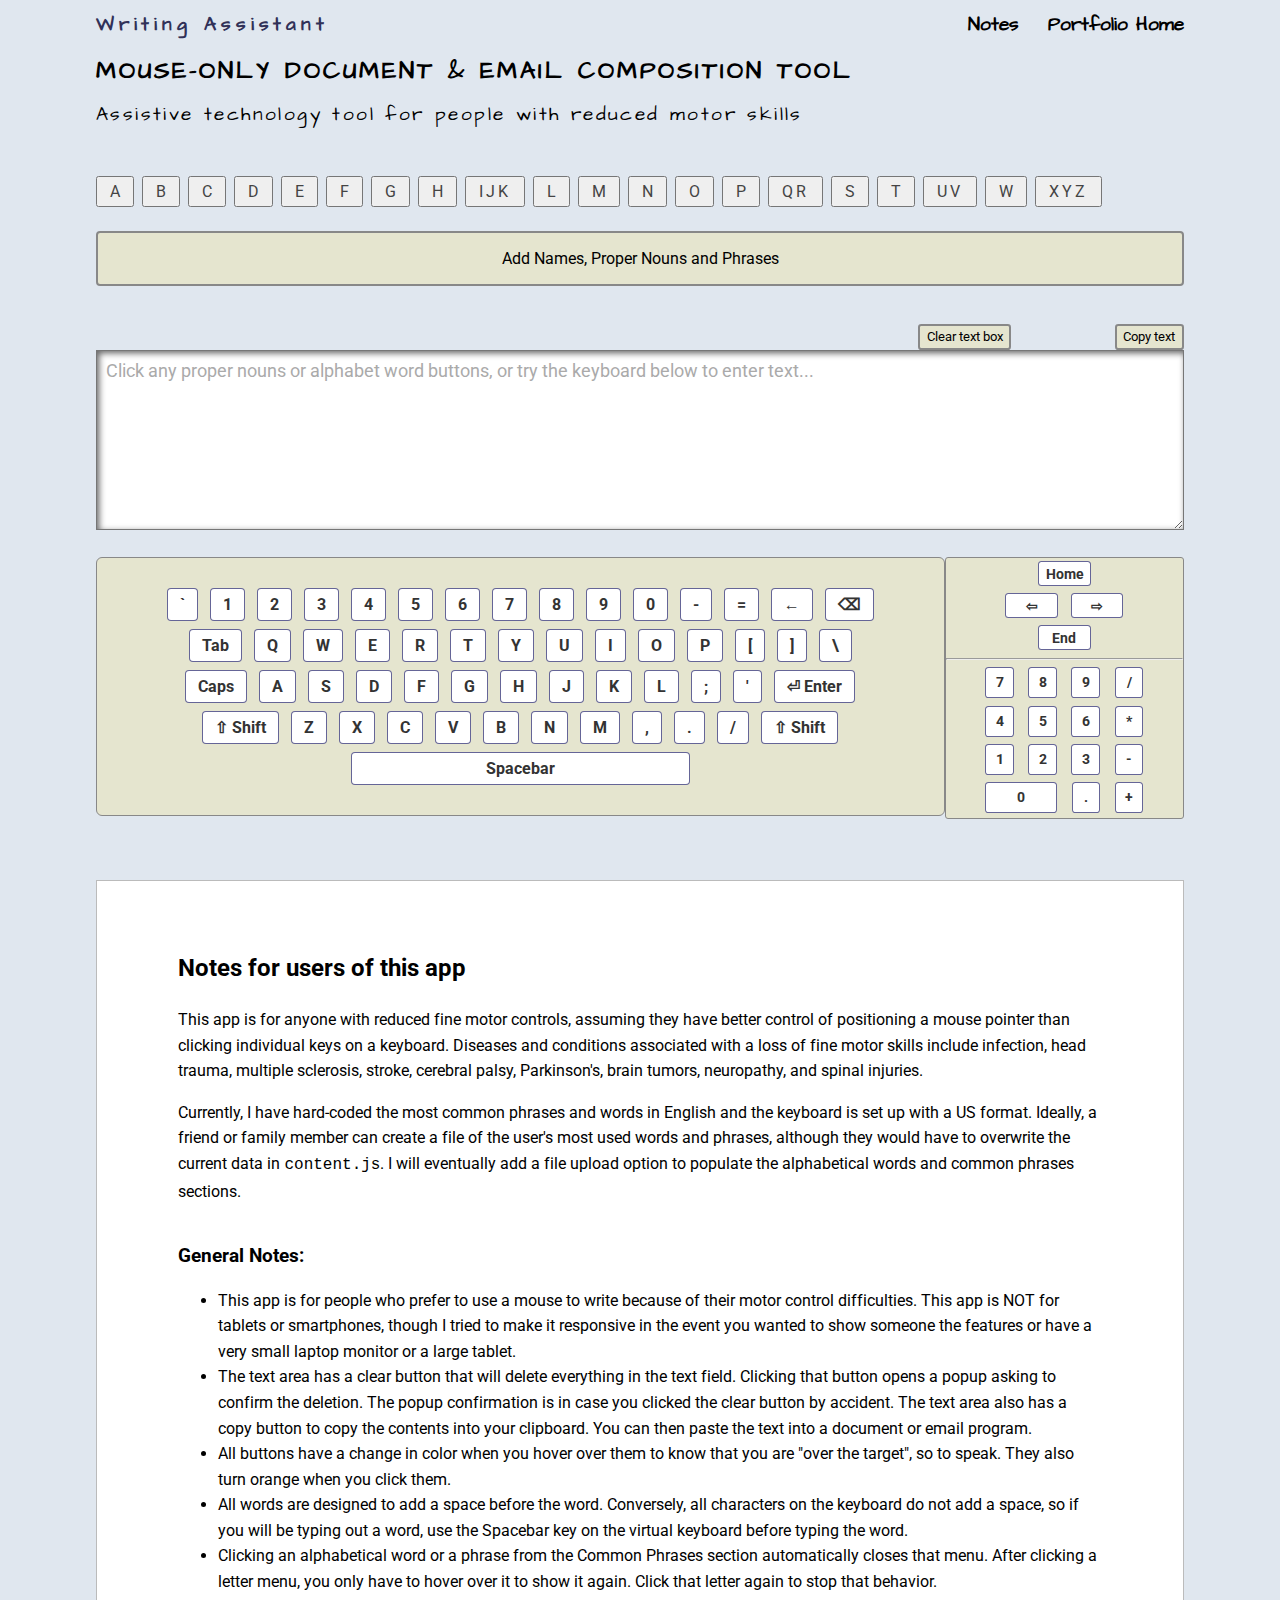
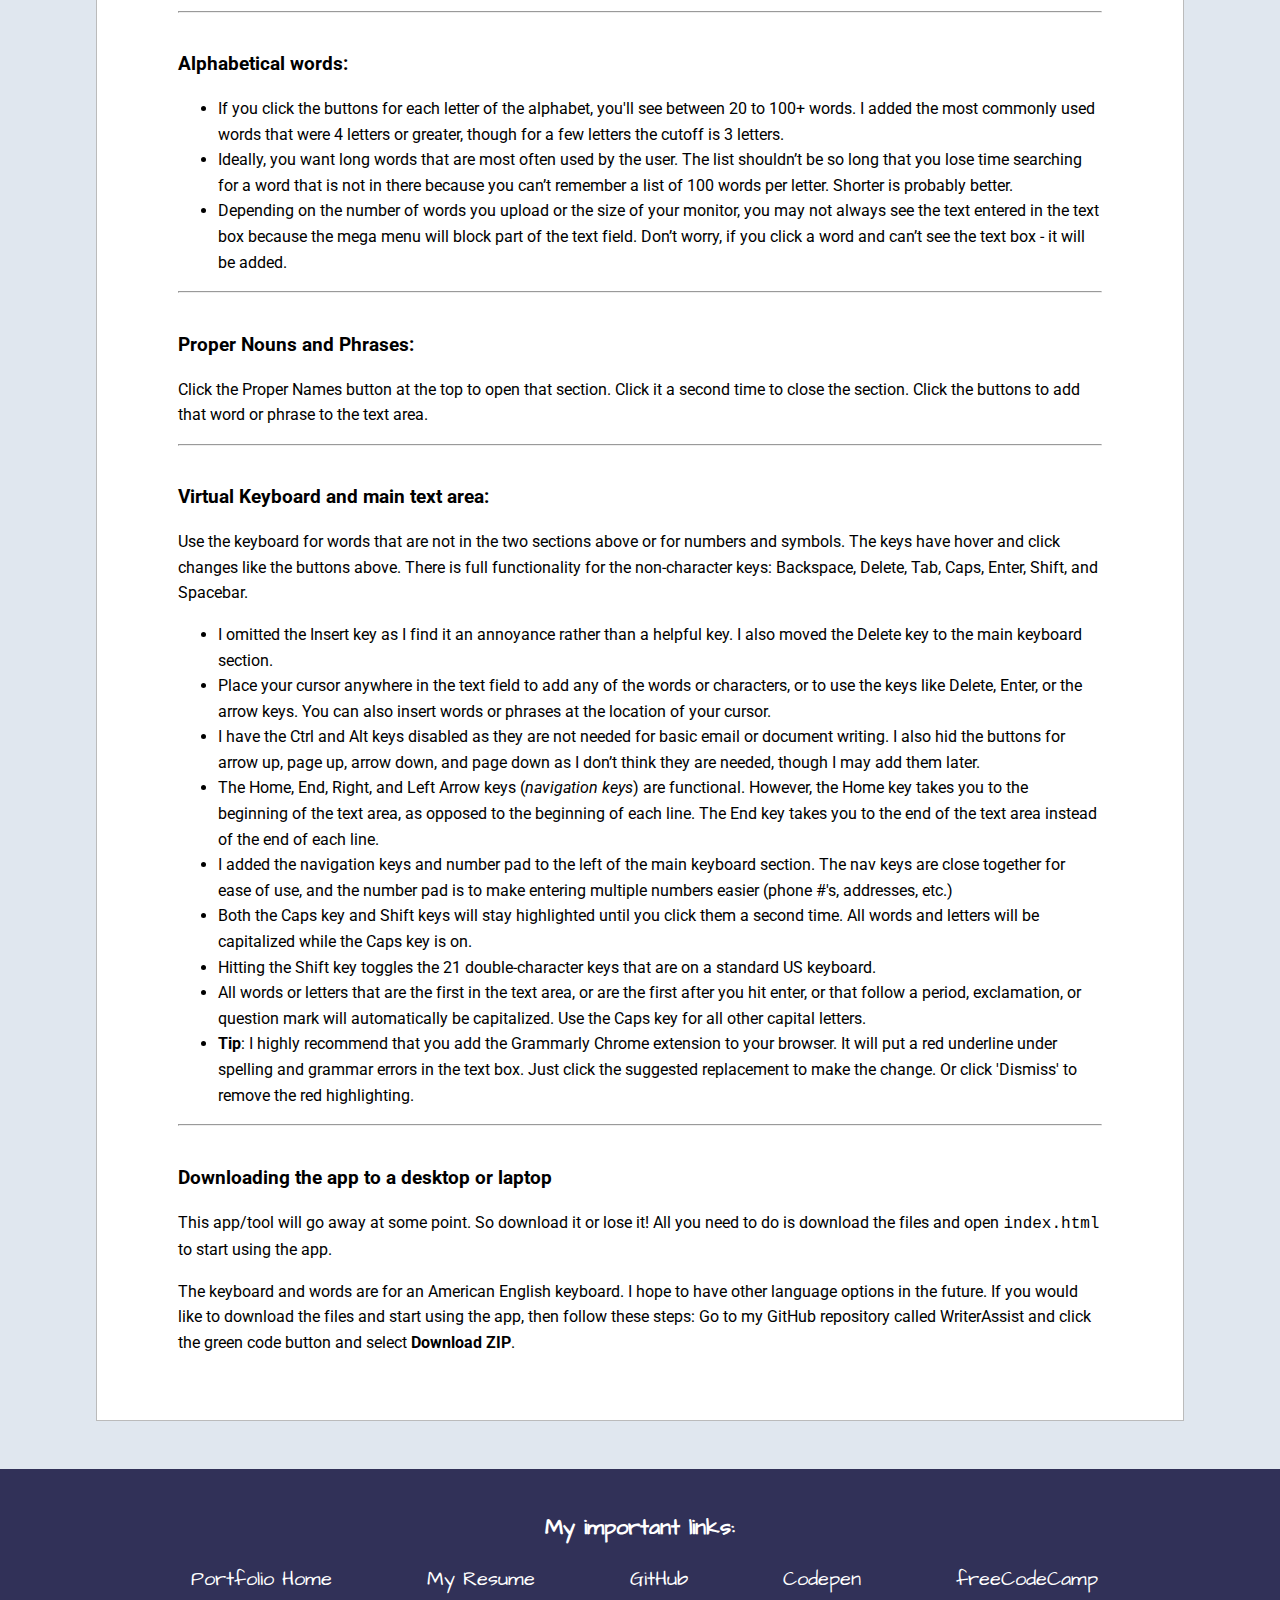
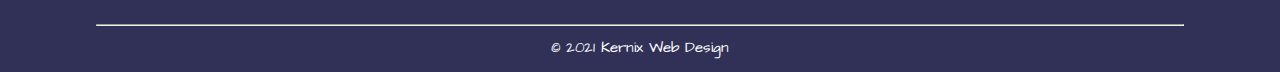
==== commit 504fb2a6: "Final edits before TS conversion" ====
--- a/index.html
+++ b/index.html
@@ -5,8 +5,6 @@
   <meta charset="UTF-8" />
   <meta http-equiv="X-UA-Compatible" content="IE=edge" />
   <meta name="viewport" content="width=device-width, initial-scale=1.0" />
-  <link rel="stylesheet" href="https://cdnjs.cloudflare.com/ajax/libs/font-awesome/5.11.2/css/all.min.css"
-    integrity="sha256-+N4/V/SbAFiW1MPBCXnfnP9QSN3+Keu+NlB+0ev/YKQ=" crossorigin="anonymous" />
   <!-- change file names to writerassist.css and writerassist.js -->
   <link rel="stylesheet" href="./css/style.css" />
   <title>Writer Assist</title>
@@ -199,19 +197,19 @@
       <div class="two-col">
         <div id="keyboard" class="keybrd-box">
           <div class="keybrd-row top-items">
-            <button class="nonAlpha shiftItem" tabindex="-1" value="`">`</button>
-            <button class="nonAlpha shiftItem" tabindex="-1" value="1">1</button>
-            <button class="nonAlpha shiftItem" tabindex="-1" value="2">2</button>
-            <button class="nonAlpha shiftItem" tabindex="-1" value="3">3</button>
-            <button class="nonAlpha shiftItem" tabindex="-1" value="4">4</button>
-            <button class="nonAlpha shiftItem" tabindex="-1" value="5">5</button>
-            <button class="nonAlpha shiftItem" tabindex="-1" value="6">6</button>
-            <button class="nonAlpha shiftItem" tabindex="-1" value="7">7</button>
-            <button class="nonAlpha shiftItem" tabindex="-1" value="8">8</button>
-            <button class="nonAlpha shiftItem" tabindex="-1" value="9">9</button>
-            <button class="nonAlpha shiftItem" tabindex="-1" value="0">0</button>
-            <button class="nonAlpha shiftItem" tabindex="-1" value="-">-</button>
-            <button class="nonAlpha shiftItem" tabindex="-1" value="=">=</button>
+            <button id="backtick" class="nonAlpha shiftItem" tabindex="-1" value="`">`</button>
+            <button id="one" class="nonAlpha shiftItem" tabindex="-1" value="1">1</button>
+            <button id="two" class="nonAlpha shiftItem" tabindex="-1" value="2">2</button>
+            <button id="three" class="nonAlpha shiftItem" tabindex="-1" value="3">3</button>
+            <button id="four" class="nonAlpha shiftItem" tabindex="-1" value="4">4</button>
+            <button id="five" class="nonAlpha shiftItem" tabindex="-1" value="5">5</button>
+            <button id="six" class="nonAlpha shiftItem" tabindex="-1" value="6">6</button>
+            <button id="seven" class="nonAlpha shiftItem" tabindex="-1" value="7">7</button>
+            <button id="eight" class="nonAlpha shiftItem" tabindex="-1" value="8">8</button>
+            <button id="nine" class="nonAlpha shiftItem" tabindex="-1" value="9">9</button>
+            <button id="zero" class="nonAlpha shiftItem" tabindex="-1" value="0">0</button>
+            <button id="dash" class="nonAlpha shiftItem" tabindex="-1" value="-">-</button>
+            <button id="equals" class="nonAlpha shiftItem" tabindex="-1" value="=">=</button>
             <!-- <button id="backspace" class="nonprint backspace" tabindex="-1">&#x2190; BkSp</button> -->
             <button id="backspace" class="nonprint backspace" tabindex="-1">&#x2190;</button>
             <!-- <button id="delete" class="nonprint delete" tabindex="-1">&#9003; Del</button> -->
@@ -229,9 +227,9 @@
             <button class="key keyi" value="i" tabindex="-1">I</button>
             <button class="key keyo" value="o" tabindex="-1">O</button>
             <button class="key keyp" value="p" tabindex="-1">P</button>
-            <button class="nonAlpha rtsq shiftItem" value="[" tabindex="-1">[</button>
-            <button class="nonAlpha leftsq shiftItem" value="]" tabindex="-1">]</button>
-            <button class="nonAlpha backslash shiftItem" value="\" tabindex="-1">\</button>
+            <button id="leftsq" class="nonAlpha rtsq shiftItem" value="[" tabindex="-1">[</button>
+            <button id="rtsq" class="nonAlpha leftsq shiftItem" value="]" tabindex="-1">]</button>
+            <button id="backslash" class="nonAlpha backslash shiftItem" value="\" tabindex="-1">\</button>
           </div>
           <div class="keybrd-row top-items">
             <button id="caps" class="nonprint caps caps-off" tabindex="-1">Caps</button>
@@ -244,8 +242,8 @@
             <button class="key keyj" value="j" tabindex="-1">J</button>
             <button class="key keyk" value="k" tabindex="-1">K</button>
             <button class="key keyl" value="l" tabindex="-1">L</button>
-            <button class="nonAlpha shiftItem" value=";" tabindex="-1">;</button>
-            <button class="nonAlpha shiftItem" value="&apos;" tabindex="-1">&apos;</button>
+            <button id="semicolon" class="nonAlpha shiftItem" value=";" tabindex="-1">;</button>
+            <button id="quotes" class="nonAlpha shiftItem" value="&apos;" tabindex="-1">&apos;</button>
             <button id="enter" class="enter nonprint" tabindex="-1">&#9166; Enter</button>
           </div>
           <div class="keybrd-row top-items">
@@ -257,9 +255,9 @@
             <button class="key keyb" value="b" tabindex="-1">B</button>
             <button class="key keyn" value="n" tabindex="-1">N</button>
             <button class="key keym" value="m" tabindex="-1">M</button>
-            <button class="nonAlpha shiftItem" value="," tabindex="-1">,</button>
-            <button class="nonAlpha shiftItem" value="." tabindex="-1">.</button>
-            <button class="nonAlpha shiftItem" value="/" tabindex="-1">/</button>
+            <button id="comma" class="nonAlpha shiftItem" value="," tabindex="-1">,</button>
+            <button id="period" class="nonAlpha shiftItem" value="." tabindex="-1">.</button>
+            <button id="forwardslash" class="nonAlpha shiftItem" value="/" tabindex="-1">/</button>
             <button id="shiftr" class="nonprint shiftR shift-off" tabindex="-1">&#x21e7; Shift</button>
           </div>
           <div class="keybrd-row top-items">
@@ -315,18 +313,17 @@
   <div class="notes-container">
     <section id="notes" class="notes">
       <div class="container border technical">
-        <h2>Important notes about using this app</h2>
-        <p>This single-page app is for anyone with reduced fine motor controls, assuming they have better control of
-          positioning a mouse pointer than clicking individual keys on a keyboard. Diseases and conditions that often
-          result in a loss of fine motor skills include infection, head trauma, multiple sclerosis, stroke, cerebral
+        <h2>Notes for users of this app</h2>
+        <p>This app is for anyone with reduced fine motor controls, assuming they have better control of
+          positioning a mouse pointer than clicking individual keys on a keyboard. Diseases and conditions associated
+          with a loss of fine motor skills include infection, head trauma, multiple sclerosis, stroke, cerebral
           palsy, Parkinson's, brain tumors, neuropathy, and spinal injuries.</p>
-        <p>Ideally, a friend or family can create a file of text to populate the Writing Assistant page for someone who
-          could benefit from the app. This file should contain the most used words and phrases for someone who has
-          reduced motor control. This way they will be able to communicate with loved ones much easier, especially if
-          they also have trouble speaking.</p>
-        <p>There are similar notes in my README.md file which you can find in the GitHub repository for this app. If you
-          are a developer and would like to make edits to the app, then you can download or clone it from my <a
-            href="https://github.com/Kernix13/WriterAssist" target="_blank">GitHub repo</a>.</p>
+        <p>Currently, I have hard-coded the most common phrases and words in English and the keyboard is set up with a
+          US format. Ideally, a friend or family member can create a file of the user's most used words and phrases,
+          although they would have
+          to overwrite the current data in <code>content.js</code>. I will eventually add a file upload option to
+          populate the alphabetical
+          words and common phrases sections.</p>
 
         <h3>General Notes:</h3>
         <ul>
@@ -336,18 +333,21 @@
           <li>The text area has a clear button that will delete everything in the text field. Clicking that button opens
             a popup asking to confirm the deletion. The popup confirmation is in case you clicked the clear button by
             accident. The text area also has a copy button to copy the contents into your clipboard. You can then paste
-            the text into another program.</li>
+            the text into a document or email program.</li>
           <li>All buttons have a change in color when you hover over them to know that you are "over the target", so to
             speak. They also turn orange when you click them.</li>
           <li>All words are designed to add a space before the word. Conversely, all characters on the keyboard do not
-            add a space. So if you will be typing out a word, use the Spacebar key on the virtual keyboard before typing
+            add a space, so if you will be typing out a word, use the Spacebar key on the virtual keyboard before typing
             the word.</li>
+          <li>Clicking an alphabetical word or a phrase from the Common Phrases section automatically closes that menu.
+            After clicking a letter menu, you only have to hover over it to show it again. Click that letter again to
+            stop that behavior.</li>
         </ul>
         <hr />
 
         <h3>Alphabetical words:</h3>
         <ul>
-          <li>If you hover over the buttons for each letter of the alphabet, you'll see between 20 to 100+ words. I
+          <li>If you click the buttons for each letter of the alphabet, you'll see between 20 to 100+ words. I
             added the most commonly used words that were 4 letters or greater, though for a few letters the cutoff is 3
             letters.</li>
           <li>Ideally, you want long words that are most often used by the user. The list shouldn’t be so long that you
@@ -365,48 +365,48 @@
         <hr />
 
         <h3>Virtual Keyboard and main text area:</h3>
-        <p>Use the keyboard for words not in the two sections above or for numbers and symbols. The keys have hover and
-          click changes like the buttons above. And pay attention to the functionality of the "special" keys: Backspace,
+        <p>Use the keyboard for words that are not in the two sections above or for numbers and symbols. The keys have
+          hover and
+          click changes like the buttons above. There is full functionality for the non-character keys: Backspace,
           Delete, Tab, Caps, Enter, Shift, and Spacebar.</p>
         <ul>
           <li>I omitted the Insert key as I find it an annoyance rather than a helpful key. I also moved the Delete key
             to the main keyboard section.</li>
-          <li>Place your cursor anywhere in the text field to add any of the characters or the keys like Delete, Enter,
-            or the arrow keys. You can also insert works or phrases at the location of your cursor.</li>
+          <li>Place your cursor anywhere in the text field to add any of the words or characters, or to use the keys
+            like Delete, Enter,
+            or the arrow keys. You can also insert words or phrases at the location of your cursor.</li>
           <li>I have the Ctrl and Alt keys disabled as they are not needed for basic email or document writing. I also
             hid the buttons for arrow up, page up, arrow down, and page down as I don’t think they are needed, though I
-            may add them in later.</li>
-          <li>The Home, End, right and left arrow keys are functional. However, the Home key takes you to the beginning
+            may add them later.</li>
+          <li>The Home, End, Right, and Left Arrow keys (<em>navigation keys</em>) are functional. However, the Home key
+            takes you to the beginning
             of the text area, as opposed to the beginning of each line. The End key takes you to the end of the text
             area instead of the end of each line.</li>
-          <li>I added the nav keys and number pad to the left of the main keyboard section. The nav keys are close
+          <li>I added the navigation keys and number pad to the left of the main keyboard section. The nav keys are
+            close
             together for ease of use, and the number pad is to make entering multiple numbers easier (phone #'s,
             addresses, etc.)</li>
           <li>Both the Caps key and Shift keys will stay highlighted until you click them a second time. All words and
             letters will be capitalized while the Caps key is on.</li>
-          <li>Hitting the Shift key toggles the 8 double-character keys that are below the top row on a standard
-            keyboard. Or specifically, square and curly brackets, back slash and pipe, colon and semi-colonm, single and
-            double quotes, comma and less than sign, period and greater than sign, and forward slash and question mark.
-          </li>
-          <li>As you can see, I decided to create a new row for the double-character keys that are above the top row of
-            letters.</li>
+          <li>Hitting the Shift key toggles the 21 double-character keys that are on a standard US
+            keyboard.
+          </li>
           <li>All words or letters that are the first in the text area, or are the first after you hit enter, or that
             follow a period, exclamation, or question mark will automatically be capitalized. Use the Caps key for all
             other capital letters.</li>
-          <li><strong>Tip</strong>: I have a few free browser extensions added to my Chrome and Brave web browsers. One
-            that may help you is the spelling and grammar checker called Grammarly. I highly recommend that you add that
+          <li><strong>Tip</strong>: I highly recommend that you add the Grammarly Chrome
             extension to your browser. It will put a red underline under spelling and grammar errors in the text box.
             Just click the suggested replacement to make the change. Or click 'Dismiss' to remove the red highlighting.
-            You would do that for acronyms, technical jargon, slang, etc.</li>
+          </li>
         </ul>
         <hr />
 
-        <h3>Downloading the app to desktop or laptop</h3>
+        <h3>Downloading the app to a desktop or laptop</h3>
         <p>This app/tool will go away at some point. So download it or lose it! All you need to do is download the files
-          and open writer-assist.html to start using the app.</p>
-        <p>The keyboard and words are for American English keyboard. I hope to have other language options in the
+          and open <code>index.html</code> to start using the app.</p>
+        <p>The keyboard and words are for an American English keyboard. I hope to have other language options in the
           future. If you would like to download the files and start using the app, then follow these steps: Go to my
-          GitHub repositoy called <a href="https://github.com/Kernix13/WriterAssist" target="_blank">WriterAssist</a>
+          GitHub repository called <a href="https://github.com/Kernix13/WriterAssist" target="_blank">WriterAssist</a>
           and click the green code button and select <strong>Download ZIP</strong>.</p>
       </div>
     </section>
@@ -430,8 +430,7 @@
     </div>
   </footer>
 
-  <script src="./js/content.js"></script>
-  <script src="./js/main.js"></script>
+  <script type="module" src="./js/main.js"></script>
 </body>
 
 </html>--- a/css/style.css
+++ b/css/style.css
@@ -14,6 +14,7 @@
   --light-gray: rgb(204, 204, 204);
   --light-gray2: #aaa;
   --desat-orange: rgba(238, 223, 140, 0.322);
+  --desat-orange2: rgba(238, 223, 140, 0.25);
   --dark-blue: rgb(49, 49, 88);
   --common-border: 1px solid rgba(7, 7, 87, 0.618);
   --common-border2: 2px solid #888;
@@ -60,20 +61,19 @@
   text-decoration: underline;
 }
 
-ul {
+ul.noun-words {
   list-style: none;
 }
 
 .header,
 .container,
+.notes-container,
 .footer-container {
   width: 85%;
   max-width: 1100px;
 }
 
 .notes-container {
-  width: 80%;
-  max-width: 1100px;
   margin: 0 auto 3em;
 }
 
@@ -183,7 +183,7 @@
   width: 2em;
   font-size: 0.9rem;
   margin: 0.25em 0.5em;
-  padding: 0.375em;
+  padding: 0.375rem;
 }
 
 .keybrd-box2>.top-items>.zero2 {
@@ -347,14 +347,14 @@
 }
 
 .keybrd-box {
-  width: 77%;
+  width: 78%;
   max-width: 1000px;
   margin: 0 auto 2em;
-  padding: 1.5em 0;
+  padding: 1.625em 0;
 }
 
 .keybrd-box2 {
-  width: 23%;
+  width: 22%;
   height: max-content;
   font-size: 0.5rem;
   margin: 0 auto 0.5em;
@@ -414,6 +414,7 @@
 /* -------------notes and docs----------------------- */
 .notes {
   background-color: var(--white);
+  border: 1px solid #bbb;
 }
 
 .border {
@@ -728,8 +729,10 @@
     height: max-content;
     font-size: 0.5rem;
     margin: 0 auto 0.5em;
-    padding: 0;
-  }
+    padding: 1em;
+  }
+
+
 }
 
 @media (max-width: 1000px) {
@@ -748,6 +751,15 @@
     margin: 0.25em;
     padding: 0.25em 0.5em;
   }
+
+  .keybrd-box2 {
+    padding: 2em 10em;
+  }
+
+  .keybrd-box2>.top-items>.numpad,
+  .keybrd-box2>.top-items>button {
+    padding: 0.5rem;
+  }
 }
 
 @media (max-width: 590px) {
